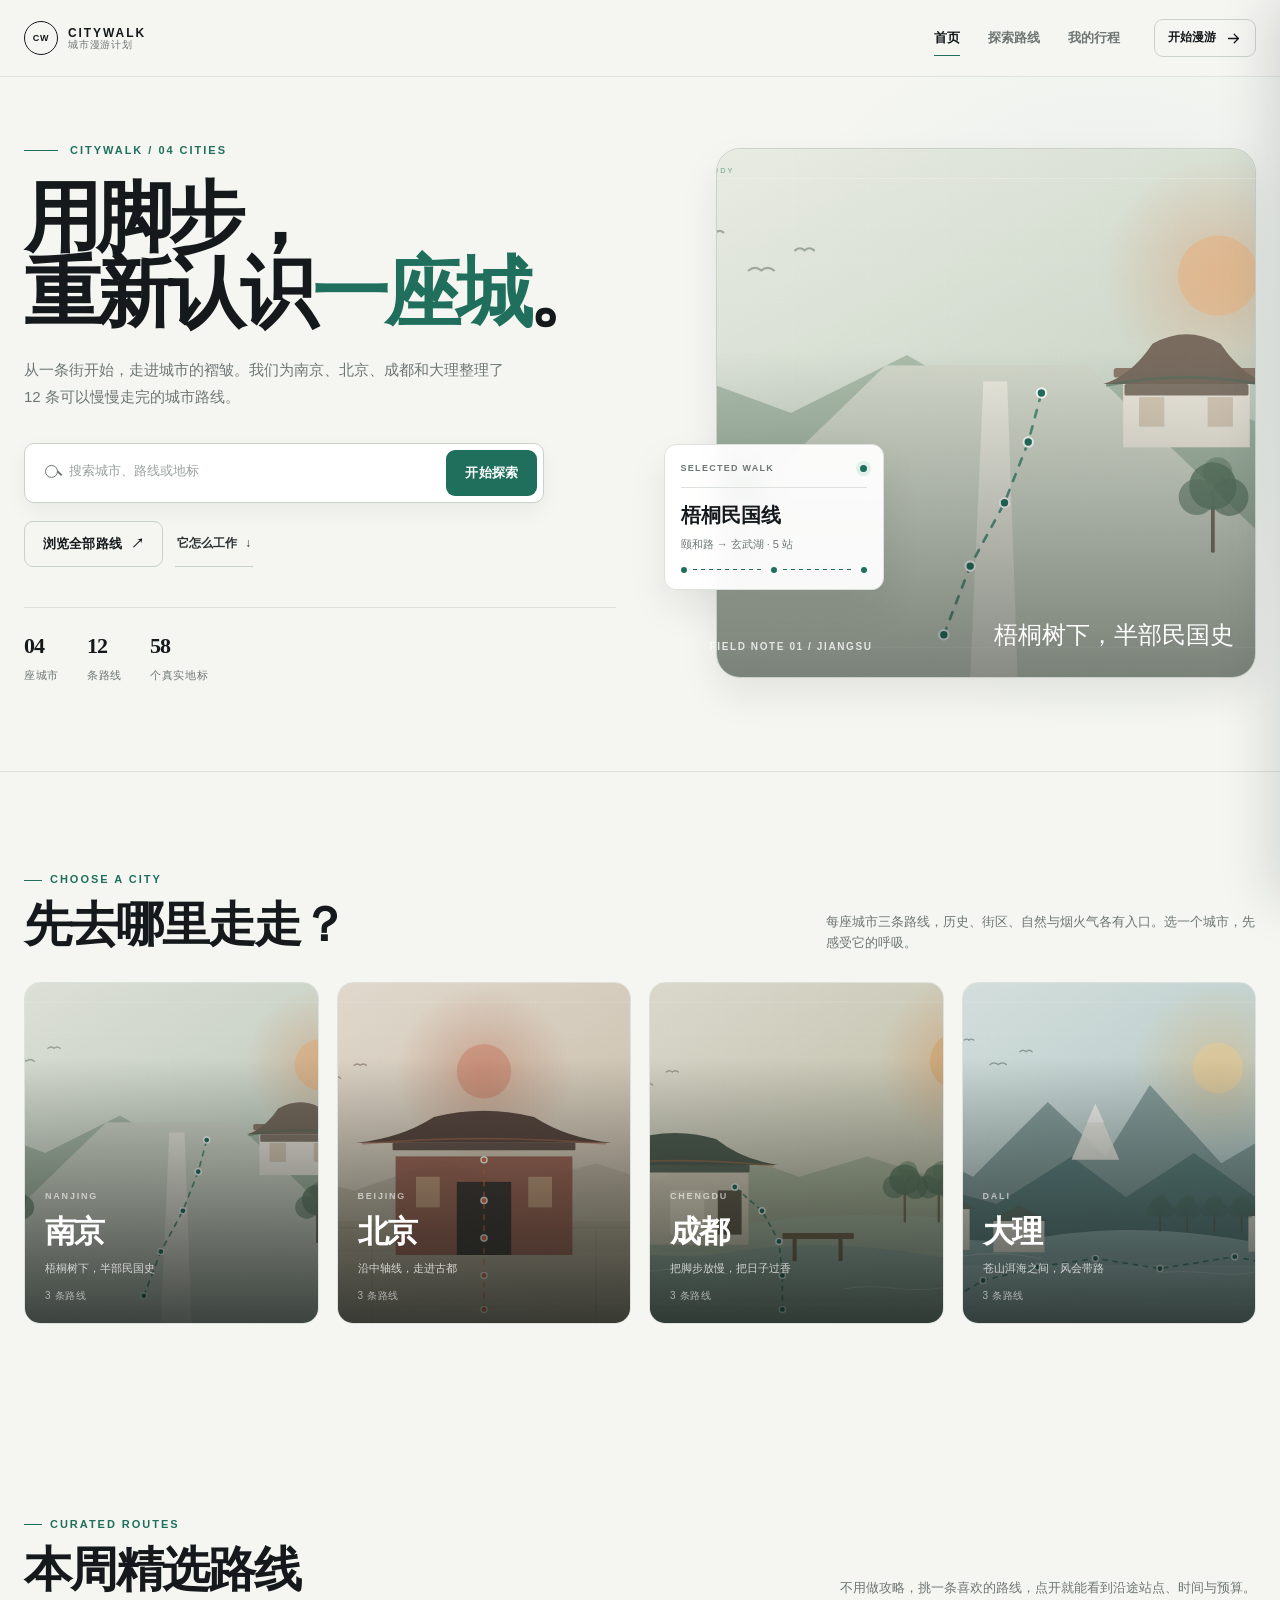
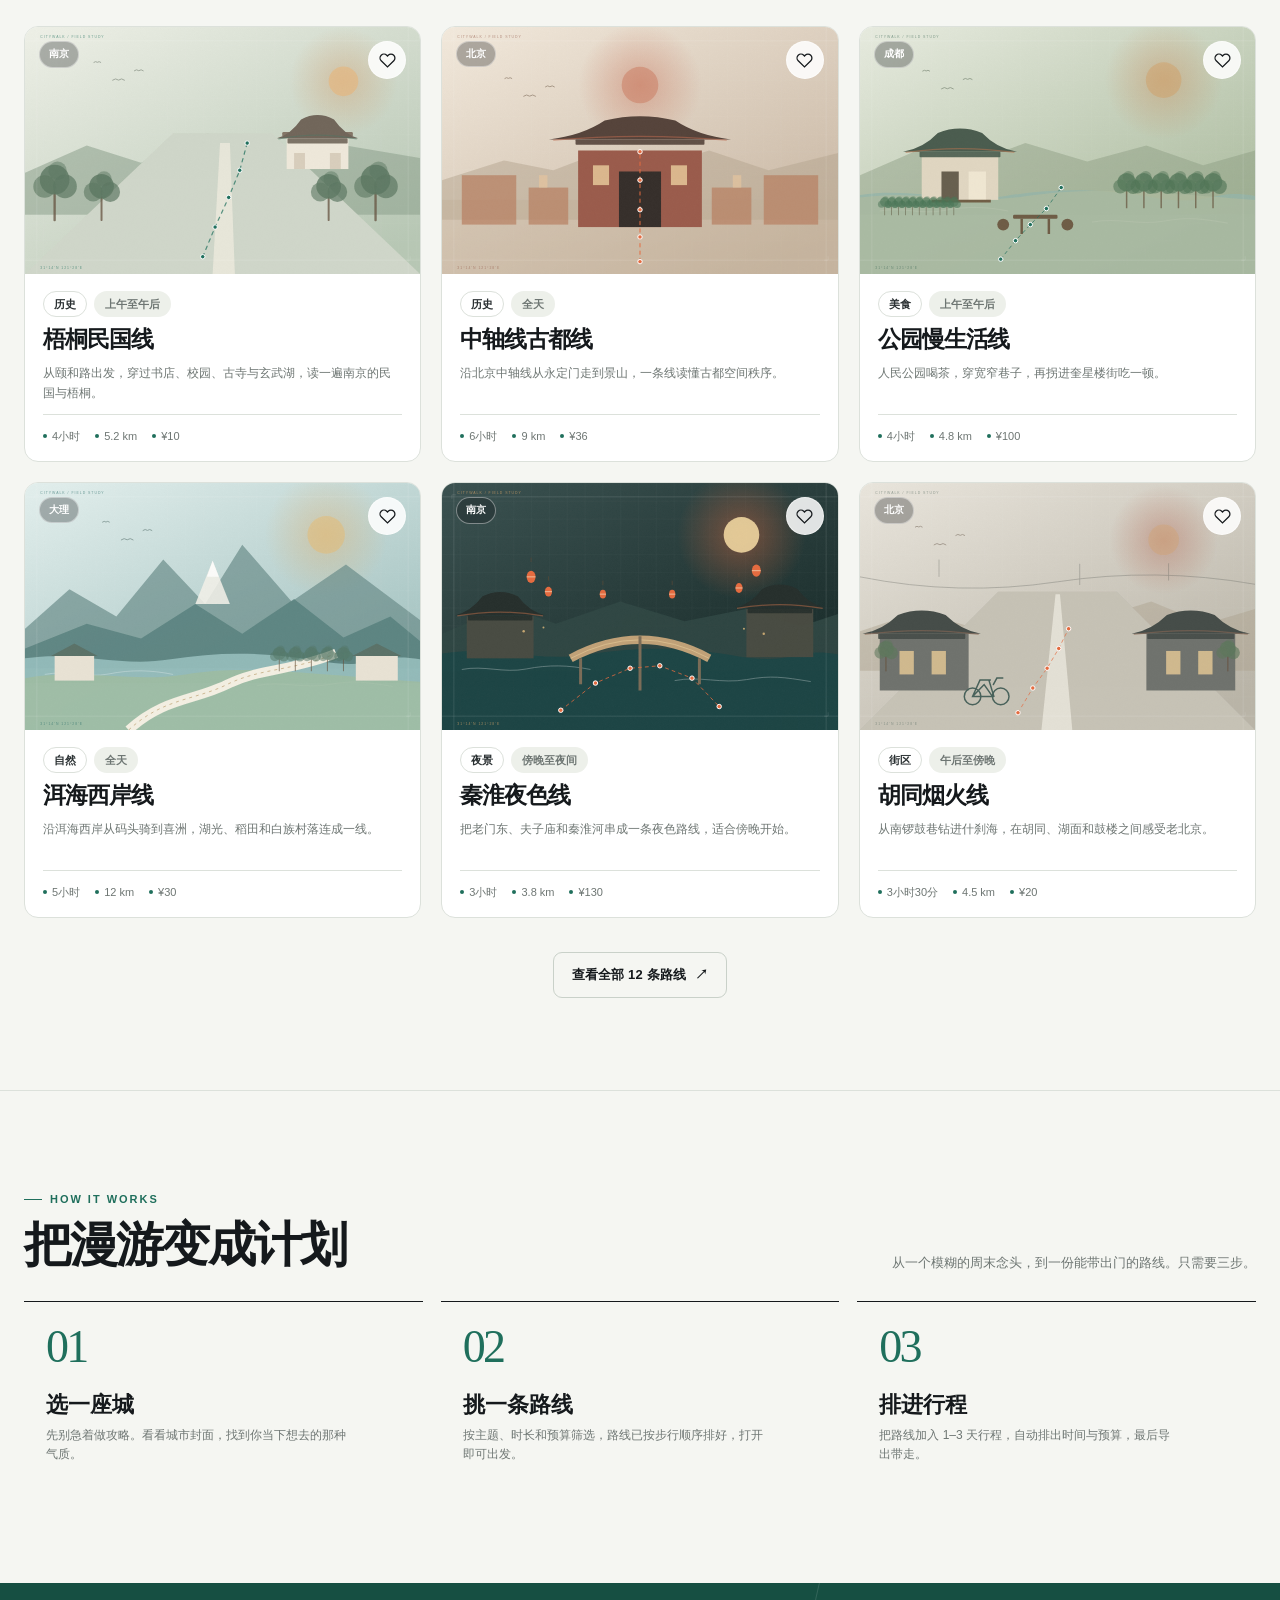
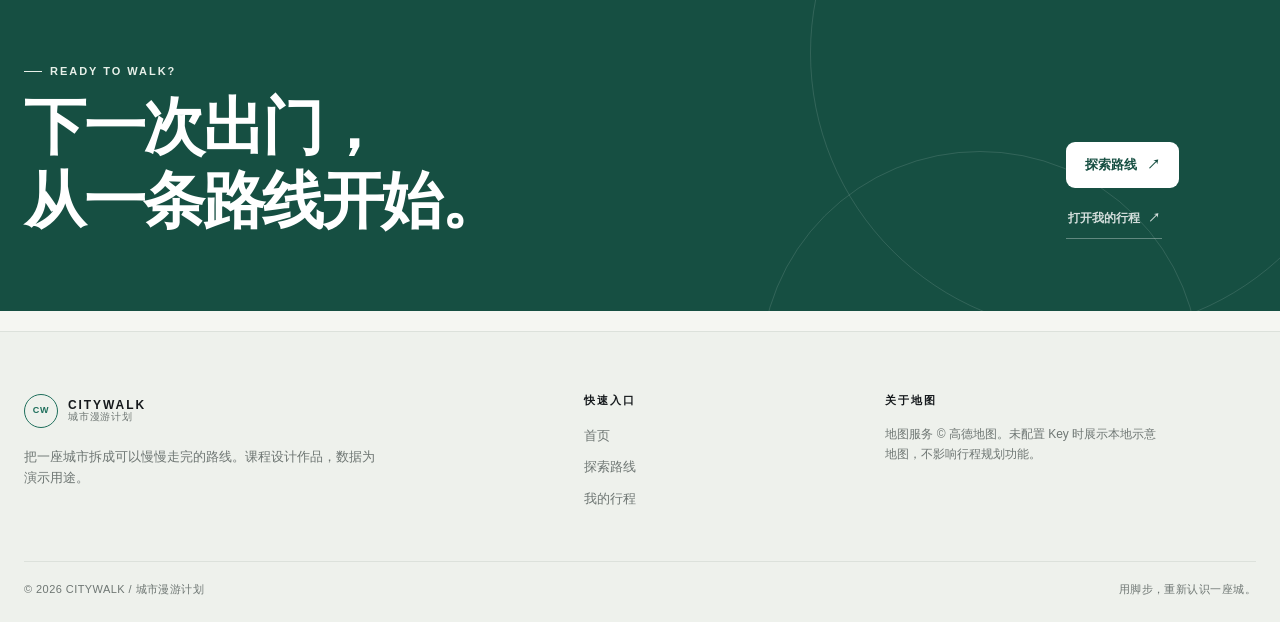
==== index.html @ 598516fc "v1---original 初始版本" ====
<!doctype html>
<html lang="zh-CN">
<head>
  <meta charset="utf-8">
  <meta name="viewport" content="width=device-width, initial-scale=1">
  <meta name="description" content="城市漫游计划：用脚步重新认识南京、北京、成都、大理。">
  <title>城市漫游计划 · 用脚步重新认识一座城</title>
  <link rel="stylesheet" href="css/base.css">
  <link rel="stylesheet" href="css/layout.css">
  <link rel="stylesheet" href="css/components.css">
  <link rel="stylesheet" href="css/pages.css">
</head>
<body class="page-home">
  <a class="skip-link" href="#main">跳到主要内容</a>
  <div id="site-header"></div>
  <main id="main">
    <section class="home-hero">
      <div class="container hero-grid">
        <div class="hero-copy">
          <div class="hero-kicker">CITYWALK / 04 CITIES</div>
          <h1 class="hero-title">用脚步，<br>重新认识<em>一座城</em>。</h1>
          <p class="hero-sub">从一条街开始，走进城市的褶皱。我们为南京、北京、成都和大理整理了 12 条可以慢慢走完的城市路线。</p>
          <form class="hero-search" id="home-search" role="search">
            <label>
              <span class="sr-only">搜索城市、路线或地标</span>
              <input id="home-search-input" name="q" type="search" autocomplete="off" placeholder="搜索城市、路线或地标">
            </label>
            <button class="btn btn--primary" type="submit">开始探索</button>
          </form>
          <div class="hero-actions">
            <a class="btn btn--outline" href="explore.html">浏览全部路线 <span aria-hidden="true">↗</span></a>
            <a class="text-link" href="#how-it-works">它怎么工作 <span aria-hidden="true">↓</span></a>
          </div>
          <div class="hero-stats" aria-label="项目数据">
            <div class="hero-stat"><strong>04</strong><span>座城市</span></div>
            <div class="hero-stat"><strong>12</strong><span>条路线</span></div>
            <div class="hero-stat"><strong>58</strong><span>个真实地标</span></div>
          </div>
        </div>
        <div class="hero-art">
          <div class="hero-art__image">
            <img id="hero-image" src="assets/images/cities/nanjing.svg" alt="南京城市漫游封面" fetchpriority="high">
          </div>
          <div class="hero-art__caption">
            <span>FIELD NOTE 01 / JIANGSU</span>
            <strong>梧桐树下，半部民国史</strong>
          </div>
          <div class="hero-map-card">
            <div class="hero-map-card__top"><span>SELECTED WALK</span><i></i></div>
            <strong>梧桐民国线</strong>
            <p>颐和路 → 玄武湖 · 5 站</p>
            <div class="hero-map-card__line"><i></i><span></span><i></i><span></span><i></i></div>
          </div>
        </div>
      </div>
    </section>

    <section class="section section--line" id="cities">
      <div class="container">
        <div class="section-heading">
          <div>
            <span class="eyebrow">CHOOSE A CITY</span>
            <h2>先去哪里走走？</h2>
          </div>
          <p>每座城市三条路线，历史、街区、自然与烟火气各有入口。选一个城市，先感受它的呼吸。</p>
        </div>
        <div class="city-grid" id="city-grid"></div>
      </div>
    </section>

    <section class="section">
      <div class="container">
        <div class="section-heading">
          <div>
            <span class="eyebrow">CURATED ROUTES</span>
            <h2>本周精选路线</h2>
          </div>
          <p>不用做攻略，挑一条喜欢的路线，点开就能看到沿途站点、时间与预算。</p>
        </div>
        <div class="route-grid" id="featured-routes"></div>
        <div class="section-end-link"><a class="btn btn--outline" href="explore.html">查看全部 12 条路线 <span aria-hidden="true">↗</span></a></div>
      </div>
    </section>

    <section class="section section--line" id="how-it-works">
      <div class="container">
        <div class="section-heading">
          <div>
            <span class="eyebrow">HOW IT WORKS</span>
            <h2>把漫游变成计划</h2>
          </div>
          <p>从一个模糊的周末念头，到一份能带出门的路线。只需要三步。</p>
        </div>
        <div class="how-grid">
          <article class="how-card">
            <span class="how-card__num">01</span>
            <h3>选一座城</h3>
            <p>先别急着做攻略。看看城市封面，找到你当下想去的那种气质。</p>
          </article>
          <article class="how-card">
            <span class="how-card__num">02</span>
            <h3>挑一条路线</h3>
            <p>按主题、时长和预算筛选，路线已按步行顺序排好，打开即可出发。</p>
          </article>
          <article class="how-card">
            <span class="how-card__num">03</span>
            <h3>排进行程</h3>
            <p>把路线加入 1–3 天行程，自动排出时间与预算，最后导出带走。</p>
          </article>
        </div>
      </div>
    </section>

    <section class="home-cta">
      <div class="container home-cta__inner">
        <div>
          <span class="eyebrow eyebrow--light">READY TO WALK?</span>
          <h2>下一次出门，<br>从一条路线开始。</h2>
        </div>
        <div class="home-cta__actions">
          <a class="btn btn--light" href="explore.html">探索路线 <span aria-hidden="true">↗</span></a>
          <a class="text-link text-link--light" href="planner.html">打开我的行程 <span aria-hidden="true">↗</span></a>
        </div>
      </div>
    </section>
  </main>
  <div id="site-footer"></div>
  <script defer src="js/data.js"></script>
  <script defer src="js/config.js"></script>
  <script defer src="js/storage.js"></script>
  <script defer src="js/ui.js"></script>
  <script defer src="js/map.js"></script>
  <script defer src="js/home.js"></script>
</body>
</html>
---- css/base.css ----
﻿:root {
  --bg: #f5f6f2;
  --surface: #ffffff;
  --surface-alt: #edf0ea;
  --surface-deep: #e4e9e2;
  --ink: #15191c;
  --ink-soft: #2a3032;
  --muted: #6e7673;
  --line: #dce1db;
  --line-strong: #c9d1c9;
  --accent: #1f6f5c;
  --accent-dark: #164f42;
  --accent-soft: #e3efea;
  --warm: #e56b3f;
  --warm-soft: #f9e8e0;
  --map-water: #dce8e5;
  --danger: #b84545;
  --shadow: 0 18px 38px rgba(21, 25, 28, 0.08);
  --shadow-soft: 0 8px 20px rgba(21, 25, 28, 0.05);
  --radius: 12px;
  --radius-lg: 20px;
  --max: 1280px;
  --header-h: 76px;
  --font-sans: "Noto Sans SC", "Microsoft YaHei", "PingFang SC", Arial, sans-serif;
  --font-serif: "Noto Serif SC", "Songti SC", "SimSun", Georgia, serif;
}

*,
*::before,
*::after {
  box-sizing: border-box;
}

html {
  scroll-behavior: smooth;
}

body {
  margin: 0;
  min-width: 320px;
  background: var(--bg);
  color: var(--ink);
  font-family: var(--font-sans);
  font-size: 15px;
  line-height: 1.65;
  -webkit-font-smoothing: antialiased;
  text-rendering: optimizeLegibility;
}

body.is-drawer-open,
body.is-modal-open {
  overflow: hidden;
}

button,
input,
select,
textarea {
  font: inherit;
  color: inherit;
}

button {
  cursor: pointer;
}

a {
  color: inherit;
  text-decoration: none;
}

img,
svg {
  display: block;
}

img {
  max-width: 100%;
}

h1,
h2,
h3,
h4,
p,
ol,
ul {
  margin: 0;
}

ol,
ul {
  padding: 0;
  list-style: none;
}

h1,
h2,
h3,
h4 {
  line-height: 1.2;
  font-weight: 650;
}

h1,
h2 {
  font-family: var(--font-serif);
  letter-spacing: -0.04em;
}

p {
  color: var(--muted);
}

::selection {
  background: var(--accent);
  color: #fff;
}

:focus-visible {
  outline: 2px solid var(--accent);
  outline-offset: 3px;
}

.container {
  width: min(var(--max), calc(100% - 48px));
  margin-inline: auto;
}

.section {
  padding: 92px 0;
}

.section--tight {
  padding: 64px 0;
}

.section--line {
  border-top: 1px solid var(--line);
}

.eyebrow {
  display: inline-flex;
  align-items: center;
  gap: 8px;
  color: var(--accent);
  font-size: 11px;
  font-weight: 750;
  letter-spacing: 0.18em;
  line-height: 1.2;
  text-transform: uppercase;
}

.eyebrow::before {
  width: 18px;
  height: 1px;
  background: currentColor;
  content: "";
}

.eyebrow--light {
  color: #e7f0e9;
}

.muted {
  color: var(--muted);
}

.tag {
  display: inline-flex;
  align-items: center;
  min-height: 26px;
  padding: 3px 10px;
  border: 1px solid var(--line);
  border-radius: 99px;
  background: transparent;
  color: var(--ink-soft);
  font-size: 11px;
  font-weight: 650;
  line-height: 1.2;
  white-space: nowrap;
}

.tag--soft {
  border-color: transparent;
  background: var(--surface-alt);
  color: var(--muted);
}

.tag-row {
  display: flex;
  flex-wrap: wrap;
  gap: 7px;
}

.btn {
  display: inline-flex;
  align-items: center;
  justify-content: center;
  gap: 9px;
  min-height: 46px;
  padding: 10px 18px;
  border: 1px solid transparent;
  border-radius: 9px;
  background: var(--accent);
  color: #fff;
  font-size: 13px;
  font-weight: 700;
  letter-spacing: 0.01em;
  transition: transform 180ms ease, background 180ms ease, border-color 180ms ease, color 180ms ease;
}

.btn:hover {
  background: var(--accent-dark);
  transform: translateY(-1px);
}

.btn svg {
  width: 17px;
  height: 17px;
  fill: none;
  stroke: currentColor;
  stroke-width: 1.8;
  stroke-linecap: round;
  stroke-linejoin: round;
}

.btn--primary {
  background: var(--accent);
  color: #fff;
}

.btn--outline {
  border-color: var(--line-strong);
  background: transparent;
  color: var(--ink);
}

.btn--outline:hover {
  border-color: var(--accent);
  background: var(--accent-soft);
  color: var(--accent-dark);
}

.btn--ghost {
  border-color: transparent;
  background: transparent;
  color: var(--muted);
}

.btn--ghost:hover {
  background: var(--surface-alt);
  color: var(--ink);
}

.btn--small {
  min-height: 38px;
  padding: 7px 13px;
  font-size: 12px;
}

.btn--wide {
  width: 100%;
}

.btn:disabled {
  cursor: not-allowed;
  opacity: 0.52;
  transform: none;
}

.favorite-button {
  display: inline-grid;
  position: absolute;
  top: 14px;
  right: 14px;
  z-index: 3;
  width: 38px;
  height: 38px;
  place-items: center;
  border: 1px solid rgba(255, 255, 255, 0.5);
  border-radius: 50%;
  background: rgba(255, 255, 255, 0.86);
  color: var(--ink);
  backdrop-filter: blur(8px);
  transition: transform 180ms ease, background 180ms ease, color 180ms ease;
}

.favorite-button:hover {
  transform: scale(1.05);
  background: #fff;
}

.favorite-button svg {
  width: 17px;
  height: 17px;
  fill: none;
  stroke: currentColor;
  stroke-width: 1.8;
}

.favorite-button.is-active {
  color: var(--warm);
  background: #fff;
}

.favorite-button.is-active svg {
  fill: currentColor;
}

.sr-only {
  position: absolute;
  width: 1px;
  height: 1px;
  padding: 0;
  margin: -1px;
  overflow: hidden;
  clip: rect(0, 0, 0, 0);
  white-space: nowrap;
  border: 0;
}

@media (prefers-reduced-motion: reduce) {
  html {
    scroll-behavior: auto;
  }
  *,
  *::before,
  *::after {
    animation-duration: 0.01ms !important;
    animation-iteration-count: 1 !important;
    transition-duration: 0.01ms !important;
  }
}

@media (max-width: 900px) {
  .container {
    width: min(var(--max), calc(100% - 36px));
  }
  .section {
    padding: 72px 0;
  }
}

@media (max-width: 640px) {
  body {
    font-size: 14px;
  }
  .container {
    width: min(var(--max), calc(100% - 28px));
  }
  .section {
    padding: 54px 0;
  }
  .eyebrow {
    font-size: 10px;
  }
}
---- css/layout.css ----
﻿.site-header {
  position: sticky;
  top: 0;
  z-index: 40;
  border-bottom: 1px solid rgba(220, 225, 219, 0.86);
  background: rgba(245, 246, 242, 0.9);
  backdrop-filter: blur(16px);
}

.site-header__inner {
  display: flex;
  align-items: center;
  gap: 34px;
  height: var(--header-h);
}

.brand {
  display: inline-flex;
  align-items: center;
  gap: 10px;
  flex: 0 0 auto;
}

.brand__mark {
  display: grid;
  width: 34px;
  height: 34px;
  place-items: center;
  border: 1px solid var(--ink);
  border-radius: 50%;
  color: var(--ink);
  font-size: 9px;
  font-weight: 800;
  letter-spacing: 0.08em;
}

.brand__text {
  display: grid;
  gap: 1px;
  line-height: 1;
}

.brand__text strong {
  font-size: 12px;
  font-weight: 800;
  letter-spacing: 0.16em;
}

.brand__text small {
  color: var(--muted);
  font-size: 10px;
  letter-spacing: 0.08em;
}

.primary-nav {
  display: flex;
  align-items: center;
  gap: 28px;
  margin-left: auto;
}

.primary-nav a {
  position: relative;
  display: inline-flex;
  align-items: center;
  gap: 6px;
  min-height: 38px;
  color: var(--muted);
  font-size: 13px;
  font-weight: 650;
  transition: color 160ms ease;
}

.primary-nav a::after {
  position: absolute;
  right: 0;
  bottom: 1px;
  left: 0;
  height: 1px;
  background: var(--accent);
  content: "";
  opacity: 0;
  transform: scaleX(0.4);
  transition: opacity 160ms ease, transform 160ms ease;
}

.primary-nav a:hover,
.primary-nav a.is-active {
  color: var(--ink);
}

.primary-nav a.is-active::after {
  opacity: 1;
  transform: scaleX(1);
}

.nav-count {
  display: inline-grid;
  min-width: 18px;
  height: 18px;
  place-items: center;
  padding: 0 5px;
  border-radius: 99px;
  background: var(--accent-soft);
  color: var(--accent-dark);
  font-size: 10px;
  font-weight: 750;
}

.nav-count.is-empty {
  display: none;
}

.menu-toggle {
  display: none;
  margin-left: auto;
  padding: 7px 11px;
  border: 1px solid var(--line-strong);
  border-radius: 7px;
  background: transparent;
  font-size: 12px;
  font-weight: 700;
}

.header-cta {
  flex: 0 0 auto;
}

.site-footer {
  margin-top: 20px;
  border-top: 1px solid var(--line);
  background: #eef1ec;
}

.footer-grid {
  display: grid;
  grid-template-columns: 1.35fr 0.65fr 1fr;
  gap: 60px;
  padding-top: 62px;
  padding-bottom: 52px;
}

.footer-brand p {
  max-width: 360px;
  margin-top: 18px;
  font-size: 13px;
}

.brand--footer .brand__mark {
  border-color: var(--accent);
  color: var(--accent);
}

.footer-links,
.footer-note {
  display: grid;
  align-content: start;
  gap: 10px;
}

.footer-links h2,
.footer-note h2 {
  margin-bottom: 8px;
  color: var(--ink);
  font-family: var(--font-sans);
  font-size: 11px;
  font-weight: 800;
  letter-spacing: 0.16em;
  text-transform: uppercase;
}

.footer-links a {
  width: fit-content;
  color: var(--muted);
  font-size: 13px;
}

.footer-links a:hover {
  color: var(--accent);
}

.footer-note p {
  max-width: 280px;
  font-size: 12px;
}

.footer-bottom {
  display: flex;
  justify-content: space-between;
  padding-top: 18px;
  padding-bottom: 24px;
  border-top: 1px solid var(--line);
  color: var(--muted);
  font-size: 11px;
  letter-spacing: 0.04em;
}

.home-hero {
  position: relative;
  overflow: hidden;
  padding: 64px 0 86px;
}

.home-hero::before {
  position: absolute;
  top: 0;
  right: 0;
  width: 44vw;
  height: 100%;
  background: radial-gradient(circle at 70% 42%, rgba(31, 111, 92, 0.08), transparent 65%);
  content: "";
  pointer-events: none;
}

.hero-grid {
  display: grid;
  grid-template-columns: minmax(0, 1.02fr) minmax(0, 0.98fr);
  gap: 72px;
  align-items: center;
}

.hero-copy {
  position: relative;
  z-index: 1;
}

.hero-kicker {
  display: flex;
  align-items: center;
  gap: 12px;
  margin-bottom: 22px;
  color: var(--accent);
  font-size: 11px;
  font-weight: 800;
  letter-spacing: 0.18em;
}

.hero-kicker::before {
  width: 34px;
  height: 1px;
  background: var(--accent);
  content: "";
}

.hero-title {
  max-width: 680px;
  font-size: clamp(48px, 6vw, 88px);
  line-height: 0.98;
  letter-spacing: -0.065em;
}

.hero-title em {
  color: var(--accent);
  font-style: normal;
}

.hero-sub {
  max-width: 490px;
  margin-top: 24px;
  font-size: 15px;
  line-height: 1.85;
}

.hero-search {
  display: flex;
  gap: 8px;
  max-width: 520px;
  margin-top: 32px;
  padding: 6px;
  border: 1px solid var(--line-strong);
  border-radius: 10px;
  background: var(--surface);
  box-shadow: var(--shadow-soft);
}

.hero-search label {
  position: relative;
  flex: 1;
}

.hero-search label::before {
  position: absolute;
  top: 50%;
  left: 14px;
  width: 13px;
  height: 13px;
  border: 1.5px solid var(--muted);
  border-radius: 50%;
  content: "";
  transform: translateY(-62%);
}

.hero-search label::after {
  position: absolute;
  top: 50%;
  left: 25px;
  width: 6px;
  height: 1.5px;
  background: var(--muted);
  content: "";
  transform: rotate(45deg) translateY(-1px);
}

.hero-search input {
  width: 100%;
  height: 40px;
  padding: 0 14px 0 38px;
  border: 0;
  outline: 0;
  background: transparent;
  font-size: 13px;
}

.hero-search input::placeholder {
  color: #9aa19d;
}

.hero-actions {
  display: flex;
  flex-wrap: wrap;
  gap: 12px;
  margin-top: 18px;
}

.hero-stats {
  display: flex;
  flex-wrap: wrap;
  gap: 28px;
  margin-top: 40px;
  padding-top: 20px;
  border-top: 1px solid var(--line);
}

.hero-stat {
  display: grid;
  gap: 2px;
}

.hero-stat strong {
  font-family: var(--font-serif);
  font-size: 22px;
  font-weight: 650;
  letter-spacing: -0.04em;
}

.hero-stat span {
  color: var(--muted);
  font-size: 11px;
  letter-spacing: 0.06em;
}

.hero-art {
  position: relative;
  min-height: 530px;
}

.hero-art__image {
  position: absolute;
  inset: 0 0 0 5%;
  overflow: hidden;
  border: 1px solid var(--line-strong);
  border-radius: 24px;
  background: var(--surface-alt);
  box-shadow: var(--shadow);
}

.hero-art__image img {
  width: 100%;
  height: 100%;
  object-fit: cover;
}

.hero-art__image::after {
  position: absolute;
  inset: 0;
  background: linear-gradient(180deg, transparent 38%, rgba(15, 26, 23, 0.45));
  content: "";
}

.hero-art__caption {
  position: absolute;
  right: 22px;
  bottom: 22px;
  left: 22px;
  z-index: 1;
  display: flex;
  align-items: end;
  justify-content: space-between;
  gap: 16px;
  color: #fff;
}

.hero-art__caption span {
  font-size: 10px;
  font-weight: 750;
  letter-spacing: 0.16em;
  opacity: 0.78;
}

.hero-art__caption strong {
  font-family: var(--font-serif);
  font-size: 24px;
  font-weight: 500;
}

.hero-map-card {
  position: absolute;
  bottom: 88px;
  left: -24px;
  z-index: 2;
  width: 220px;
  padding: 16px;
  border: 1px solid var(--line);
  border-radius: 12px;
  background: rgba(255, 255, 255, 0.94);
  box-shadow: var(--shadow);
  backdrop-filter: blur(10px);
}

.hero-map-card__top {
  display: flex;
  align-items: center;
  justify-content: space-between;
  padding-bottom: 11px;
  border-bottom: 1px solid var(--line);
}

.hero-map-card__top span {
  color: var(--muted);
  font-size: 9px;
  font-weight: 750;
  letter-spacing: 0.14em;
}

.hero-map-card__top i {
  width: 7px;
  height: 7px;
  border-radius: 50%;
  background: var(--accent);
  box-shadow: 0 0 0 4px var(--accent-soft);
}

.hero-map-card strong {
  display: block;
  margin-top: 11px;
  font-family: var(--font-serif);
  font-size: 20px;
  font-weight: 600;
}

.hero-map-card p {
  margin-top: 3px;
  font-size: 11px;
}

.hero-map-card__line {
  display: flex;
  align-items: center;
  gap: 6px;
  margin-top: 14px;
}

.hero-map-card__line i {
  width: 6px;
  height: 6px;
  border-radius: 50%;
  background: var(--accent);
}

.hero-map-card__line span {
  flex: 1;
  height: 1px;
  background: repeating-linear-gradient(90deg, var(--accent) 0 4px, transparent 4px 8px);
}

.section-heading {
  display: flex;
  align-items: end;
  justify-content: space-between;
  gap: 24px;
  margin-bottom: 28px;
}

.section-heading h2 {
  margin-top: 8px;
  font-size: clamp(30px, 4vw, 48px);
}

.section-heading p {
  max-width: 430px;
  font-size: 13px;
}

.section-heading--drawer {
  align-items: center;
  margin-top: 34px;
  margin-bottom: 12px;
}

.section-heading--drawer h3 {
  margin-top: 4px;
  font-family: var(--font-serif);
  font-size: 26px;
  font-weight: 600;
}

.section-heading--drawer .muted {
  font-size: 11px;
}

.city-grid {
  display: grid;
  grid-template-columns: repeat(4, minmax(0, 1fr));
  gap: 18px;
}

.route-grid {
  display: grid;
  grid-template-columns: repeat(3, minmax(0, 1fr));
  gap: 20px;
}

.how-grid {
  display: grid;
  grid-template-columns: repeat(3, minmax(0, 1fr));
  gap: 18px;
}

.page-hero {
  padding: 58px 0 42px;
  border-bottom: 1px solid var(--line);
}

.page-hero__inner {
  display: flex;
  align-items: end;
  justify-content: space-between;
  gap: 42px;
}

.page-title {
  margin-top: 10px;
  font-size: clamp(42px, 6vw, 74px);
}

.page-sub {
  max-width: 460px;
  margin-top: 16px;
  font-size: 14px;
}

.page-hero__aside {
  max-width: 300px;
  padding-left: 20px;
  border-left: 1px solid var(--line);
  color: var(--muted);
  font-size: 12px;
}

.page-hero__aside strong {
  display: block;
  margin-bottom: 4px;
  color: var(--ink);
  font-family: var(--font-serif);
  font-size: 28px;
  font-weight: 600;
}

.city-hero {
  position: relative;
  overflow: hidden;
  min-height: 480px;
  border-bottom: 1px solid var(--line);
}

.city-hero__bg {
  position: absolute;
  inset: 0;
}

.city-hero__bg img {
  width: 100%;
  height: 100%;
  object-fit: cover;
}

.city-hero__bg::after {
  position: absolute;
  inset: 0;
  background: linear-gradient(90deg, rgba(21, 25, 28, 0.78), rgba(21, 25, 28, 0.24) 58%, rgba(21, 25, 28, 0.06));
  content: "";
}

.city-hero__inner {
  position: relative;
  z-index: 1;
  display: flex;
  align-items: end;
  min-height: 480px;
  padding-top: 90px;
  padding-bottom: 52px;
}

.city-hero__copy {
  max-width: 620px;
  color: #fff;
}

.city-hero__latin {
  color: rgba(255, 255, 255, 0.66);
  font-size: 11px;
  font-weight: 750;
  letter-spacing: 0.24em;
}

.city-hero h1 {
  margin-top: 8px;
  font-size: clamp(64px, 10vw, 124px);
  line-height: 0.9;
  letter-spacing: -0.08em;
}

.city-hero__tagline {
  margin-top: 16px;
  color: #fff;
  font-family: var(--font-serif);
  font-size: 23px;
}

.city-hero__intro {
  max-width: 490px;
  margin-top: 12px;
  color: rgba(255, 255, 255, 0.72);
  font-size: 13px;
}

.city-hero__stats {
  display: flex;
  flex-wrap: wrap;
  gap: 28px;
  margin-top: 32px;
}

.city-hero__stats div {
  display: grid;
  gap: 2px;
}

.city-hero__stats strong {
  color: #fff;
  font-family: var(--font-serif);
  font-size: 22px;
  font-weight: 600;
}

.city-hero__stats span {
  color: rgba(255, 255, 255, 0.58);
  font-size: 10px;
  letter-spacing: 0.12em;
}

.city-layout {
  display: grid;
  grid-template-columns: minmax(0, 1.25fr) minmax(340px, 0.75fr);
  gap: 26px;
  align-items: start;
  padding-top: 44px;
  padding-bottom: 72px;
}

.city-map-panel {
  position: sticky;
  top: calc(var(--header-h) + 20px);
  padding: 12px;
  border: 1px solid var(--line);
  border-radius: var(--radius-lg);
  background: var(--surface);
  box-shadow: var(--shadow-soft);
}

.map-shell {
  position: relative;
  overflow: hidden;
  min-height: 470px;
  border-radius: 12px;
  background: var(--surface-alt);
}

.city-route-list {
  display: grid;
  gap: 12px;
}

.city-route-card {
  position: relative;
  display: grid;
  grid-template-columns: 138px minmax(0, 1fr);
  gap: 15px;
  padding: 10px;
  border: 1px solid var(--line);
  border-radius: 12px;
  background: var(--surface);
  transition: border-color 180ms ease, box-shadow 180ms ease, transform 180ms ease;
}

.city-route-card:hover,
.city-route-card.is-active {
  border-color: var(--accent);
  box-shadow: var(--shadow-soft);
  transform: translateY(-1px);
}

.city-route-card__media {
  position: relative;
  overflow: hidden;
  min-height: 116px;
  border-radius: 8px;
  background: var(--surface-alt);
}

.city-route-card__media img {
  width: 100%;
  height: 100%;
  object-fit: cover;
}

.city-route-card__body {
  display: grid;
  align-content: center;
  gap: 6px;
  padding: 4px 4px 4px 0;
}

.city-route-card h3 {
  font-family: var(--font-serif);
  font-size: 20px;
  font-weight: 600;
  letter-spacing: -0.03em;
}

.city-route-card p {
  display: -webkit-box;
  overflow: hidden;
  font-size: 12px;
  line-height: 1.6;
  -webkit-box-orient: vertical;
  -webkit-line-clamp: 2;
}

.city-route-card__meta {
  display: flex;
  flex-wrap: wrap;
  gap: 10px;
  color: var(--muted);
  font-size: 11px;
}

.city-route-card .favorite-button {
  top: 8px;
  right: 8px;
  width: 31px;
  height: 31px;
}

.planner-page {
  padding: 44px 0 78px;
}

.planner-header {
  display: flex;
  align-items: end;
  justify-content: space-between;
  gap: 32px;
  margin-bottom: 28px;
}

.planner-header h1 {
  margin-top: 8px;
  font-size: clamp(40px, 5vw, 62px);
}

.planner-header p {
  max-width: 430px;
  margin-top: 10px;
  font-size: 13px;
}

.planner-controls {
  display: flex;
  flex-wrap: wrap;
  gap: 10px;
  align-items: end;
}

.control {
  display: grid;
  gap: 5px;
}

.control span {
  color: var(--muted);
  font-size: 10px;
  font-weight: 700;
  letter-spacing: 0.08em;
}

.control input,
.control select {
  height: 40px;
  padding: 0 11px;
  border: 1px solid var(--line-strong);
  border-radius: 7px;
  outline: 0;
  background: var(--surface);
  font-size: 12px;
}

.control input:focus,
.control select:focus {
  border-color: var(--accent);
  box-shadow: 0 0 0 3px var(--accent-soft);
}

.planner-layout {
  display: grid;
  grid-template-columns: minmax(0, 1fr) 350px;
  gap: 24px;
  align-items: start;
}

.planner-main {
  display: grid;
  gap: 18px;
  min-width: 0;
}

.planner-sidebar {
  position: sticky;
  top: calc(var(--header-h) + 20px);
  display: grid;
  gap: 16px;
}

.day-tabs {
  display: flex;
  gap: 7px;
  overflow-x: auto;
  padding-bottom: 2px;
  scrollbar-width: thin;
}

.day-tab {
  display: grid;
  flex: 0 0 auto;
  gap: 1px;
  min-width: 124px;
  padding: 9px 13px;
  border: 1px solid var(--line);
  border-radius: 9px;
  background: var(--surface);
  text-align: left;
}

.day-tab strong {
  font-size: 12px;
}

.day-tab span {
  color: var(--muted);
  font-size: 10px;
}

.day-tab.is-active {
  border-color: var(--accent);
  background: var(--accent-soft);
  color: var(--accent-dark);
}

.day-tab.is-active span {
  color: var(--accent);
}

.day-schedule {
  display: grid;
  gap: 10px;
}

.planner-map {
  min-height: 250px;
}

.planner-map .map-shell {
  min-height: 250px;
}

@media (max-width: 1200px) {
  .hero-grid {
    gap: 42px;
  }
  .city-grid {
    grid-template-columns: repeat(2, minmax(0, 1fr));
  }
  .route-grid {
    grid-template-columns: repeat(2, minmax(0, 1fr));
  }
  .city-layout {
    grid-template-columns: minmax(0, 1.1fr) minmax(320px, 0.9fr);
  }
}

@media (max-width: 900px) {
  .site-header__inner {
    gap: 18px;
  }
  .primary-nav {
    position: absolute;
    top: calc(100% + 1px);
    right: 18px;
    left: 18px;
    display: none;
    flex-direction: column;
    align-items: stretch;
    gap: 0;
    padding: 10px;
    border: 1px solid var(--line);
    border-radius: 12px;
    background: var(--surface);
    box-shadow: var(--shadow);
  }
  .primary-nav.is-open {
    display: flex;
  }
  .primary-nav a {
    padding: 10px 12px;
  }
  .primary-nav a::after {
    display: none;
  }
  .menu-toggle {
    display: inline-flex;
  }
  .header-cta {
    display: none;
  }
  .hero-grid {
    grid-template-columns: 1fr;
  }
  .hero-art {
    min-height: 430px;
  }
  .hero-art__image {
    inset: 0;
  }
  .hero-map-card {
    left: 18px;
  }
  .page-hero__inner {
    display: grid;
    gap: 24px;
  }
  .page-hero__aside {
    max-width: none;
    padding-top: 16px;
    padding-left: 0;
    border-top: 1px solid var(--line);
    border-left: 0;
  }
  .city-layout {
    grid-template-columns: 1fr;
  }
  .city-map-panel {
    position: relative;
    top: auto;
    order: -1;
  }
  .planner-header {
    display: grid;
    gap: 20px;
  }
  .planner-layout {
    grid-template-columns: 1fr;
  }
  .planner-sidebar {
    position: static;
  }
  .footer-grid {
    grid-template-columns: 1fr 1fr;
    gap: 34px;
  }
  .footer-brand {
    grid-column: 1 / -1;
  }
}

@media (max-width: 640px) {
  .home-hero {
    padding: 38px 0 58px;
  }
  .hero-title {
    font-size: clamp(44px, 15vw, 64px);
  }
  .hero-sub {
    font-size: 14px;
  }
  .hero-search {
    display: grid;
  }
  .hero-search .btn {
    width: 100%;
  }
  .hero-stats {
    gap: 18px;
  }
  .hero-art {
    min-height: 340px;
  }
  .hero-map-card {
    bottom: 18px;
    left: 14px;
    width: 186px;
    padding: 12px;
  }
  .hero-map-card strong {
    font-size: 17px;
  }
  .city-grid,
  .route-grid,
  .how-grid {
    grid-template-columns: 1fr;
  }
  .section-heading {
    display: grid;
    gap: 10px;
  }
  .section-heading h2 {
    font-size: 34px;
  }
  .page-hero {
    padding-top: 38px;
  }
  .page-title {
    font-size: 42px;
  }
  .city-hero,
  .city-hero__inner {
    min-height: 420px;
  }
  .city-hero h1 {
    font-size: 68px;
  }
  .city-hero__tagline {
    font-size: 19px;
  }
  .city-route-card {
    grid-template-columns: 105px minmax(0, 1fr);
  }
  .city-route-card__media {
    min-height: 96px;
  }
  .city-route-card h3 {
    font-size: 17px;
  }
  .map-shell {
    min-height: 330px;
  }
  .planner-page {
    padding-top: 30px;
  }
  .planner-header h1 {
    font-size: 38px;
  }
  .planner-controls {
    display: grid;
    grid-template-columns: 1fr 1fr;
  }
  .planner-controls .btn {
    grid-column: 1 / -1;
  }
  .footer-grid {
    grid-template-columns: 1fr;
    gap: 28px;
  }
  .footer-brand {
    grid-column: auto;
  }
  .footer-bottom {
    display: grid;
    gap: 5px;
  }
}
---- css/components.css ----
﻿.city-card {
  position: relative;
  display: block;
  overflow: hidden;
  min-height: 342px;
  border: 1px solid var(--line);
  border-radius: 16px;
  background: var(--surface-alt);
  isolation: isolate;
}

.city-card img {
  position: absolute;
  inset: 0;
  width: 100%;
  height: 100%;
  object-fit: cover;
  transition: transform 700ms cubic-bezier(0.2, 0.7, 0.2, 1);
}

.city-card__shade {
  position: absolute;
  inset: 0;
  z-index: 1;
  background: linear-gradient(180deg, rgba(14, 20, 18, 0.05) 22%, rgba(14, 20, 18, 0.76));
  transition: opacity 240ms ease;
}

.city-card:hover img {
  transform: scale(1.045);
}

.city-card:hover .city-card__shade {
  opacity: 0.9;
}

.city-card__content {
  position: absolute;
  right: 20px;
  bottom: 18px;
  left: 20px;
  z-index: 2;
  display: grid;
  gap: 2px;
  color: #fff;
}

.city-card__latin {
  color: rgba(255, 255, 255, 0.6);
  font-size: 9px;
  font-weight: 750;
  letter-spacing: 0.2em;
}

.city-card__content strong {
  font-family: var(--font-serif);
  font-size: 31px;
  font-weight: 600;
  letter-spacing: -0.05em;
}

.city-card__content > span:not(.city-card__latin) {
  color: rgba(255, 255, 255, 0.75);
  font-size: 11px;
}

.city-card__content em {
  margin-top: 9px;
  color: rgba(255, 255, 255, 0.58);
  font-size: 10px;
  font-style: normal;
  letter-spacing: 0.06em;
}

.city-card__arrow {
  position: absolute;
  top: 16px;
  right: 16px;
  z-index: 2;
  display: grid;
  width: 32px;
  height: 32px;
  place-items: center;
  border: 1px solid rgba(255, 255, 255, 0.4);
  border-radius: 50%;
  color: #fff;
  opacity: 0;
  transform: translateY(-3px);
  transition: opacity 200ms ease, transform 200ms ease;
}

.city-card:hover .city-card__arrow {
  opacity: 1;
  transform: translateY(0);
}

.city-card__arrow svg {
  width: 14px;
  height: 14px;
  fill: none;
  stroke: currentColor;
  stroke-width: 1.8;
}

.route-card {
  position: relative;
  display: flex;
  flex-direction: column;
  overflow: hidden;
  border: 1px solid var(--line);
  border-radius: 14px;
  background: var(--surface);
  transition: transform 200ms ease, border-color 200ms ease, box-shadow 200ms ease;
}

.route-card:hover {
  border-color: var(--line-strong);
  box-shadow: var(--shadow-soft);
  transform: translateY(-3px);
}

.route-card__media {
  position: relative;
  aspect-ratio: 16 / 10;
  overflow: hidden;
  background: var(--surface-alt);
}

.route-card__media img {
  width: 100%;
  height: 100%;
  object-fit: cover;
  transition: transform 700ms cubic-bezier(0.2, 0.7, 0.2, 1);
}

.route-card:hover .route-card__media img {
  transform: scale(1.035);
}

.route-card__city {
  position: absolute;
  top: 14px;
  left: 14px;
  z-index: 2;
  padding: 4px 9px;
  border: 1px solid rgba(255, 255, 255, 0.4);
  border-radius: 99px;
  background: rgba(21, 25, 28, 0.3);
  color: #fff;
  font-size: 10px;
  font-weight: 700;
  backdrop-filter: blur(8px);
}

.route-card__body {
  display: grid;
  flex: 1;
  gap: 9px;
  padding: 17px 18px 16px;
}

.route-card h3 {
  font-family: var(--font-serif);
  font-size: 23px;
  font-weight: 600;
  letter-spacing: -0.045em;
}

.route-card p {
  display: -webkit-box;
  overflow: hidden;
  min-height: 42px;
  font-size: 12px;
  line-height: 1.7;
  -webkit-box-orient: vertical;
  -webkit-line-clamp: 2;
}

.route-card__meta {
  display: flex;
  gap: 15px;
  margin-top: auto;
  padding-top: 12px;
  border-top: 1px solid var(--line);
  color: var(--muted);
  font-size: 11px;
}

.route-card__meta span {
  display: inline-flex;
  align-items: center;
  gap: 5px;
}

.route-card__meta span::before {
  width: 4px;
  height: 4px;
  border-radius: 50%;
  background: var(--accent);
  content: "";
}

.route-card__hit {
  position: absolute;
  inset: 0;
  z-index: 1;
  border: 0;
  background: transparent;
  cursor: pointer;
}

.route-card--compact .route-card__media {
  aspect-ratio: 16 / 8;
}

.route-card--compact h3 {
  font-size: 20px;
}

.how-card {
  min-height: 190px;
  padding: 22px 22px 20px;
  border-top: 1px solid var(--ink);
  background: transparent;
}

.how-card__num {
  color: var(--accent);
  font-family: var(--font-serif);
  font-size: 46px;
  line-height: 1;
  letter-spacing: -0.06em;
}

.how-card h3 {
  margin-top: 22px;
  font-family: var(--font-serif);
  font-size: 22px;
  font-weight: 600;
}

.how-card p {
  max-width: 300px;
  margin-top: 7px;
  font-size: 12px;
}

.filter-panel {
  display: grid;
  gap: 16px;
  padding: 18px;
  border: 1px solid var(--line);
  border-radius: 14px;
  background: var(--surface);
  box-shadow: var(--shadow-soft);
}

.filter-top {
  display: grid;
  grid-template-columns: minmax(0, 1fr) auto;
  gap: 14px;
  align-items: end;
}

.filter-search {
  display: grid;
  gap: 6px;
}

.filter-search span,
.filter-group > span {
  color: var(--muted);
  font-size: 10px;
  font-weight: 700;
  letter-spacing: 0.08em;
}

.filter-search input,
.sort-control select {
  height: 42px;
  padding: 0 12px;
  border: 1px solid var(--line-strong);
  border-radius: 7px;
  outline: 0;
  background: var(--bg);
  font-size: 12px;
}

.filter-search input:focus,
.sort-control select:focus {
  border-color: var(--accent);
  box-shadow: 0 0 0 3px var(--accent-soft);
}

.filter-row {
  display: grid;
  gap: 11px;
}

.filter-group {
  display: grid;
  gap: 7px;
}

.chip-row {
  display: flex;
  flex-wrap: wrap;
  gap: 6px;
}

.chip {
  min-height: 29px;
  padding: 4px 11px;
  border: 1px solid var(--line);
  border-radius: 99px;
  background: transparent;
  color: var(--muted);
  font-size: 11px;
  font-weight: 650;
  transition: border-color 160ms ease, background 160ms ease, color 160ms ease;
}

.chip:hover {
  border-color: var(--line-strong);
  color: var(--ink);
}

.chip.is-active {
  border-color: var(--accent);
  background: var(--accent-soft);
  color: var(--accent-dark);
}

.results-bar {
  display: flex;
  align-items: center;
  justify-content: space-between;
  gap: 20px;
  padding: 22px 0 14px;
}

.results-bar p {
  font-size: 12px;
}

.results-bar strong {
  color: var(--ink);
  font-family: var(--font-serif);
  font-size: 22px;
  font-weight: 600;
}

.reset-filters {
  border: 0;
  background: transparent;
  color: var(--accent);
  font-size: 11px;
  font-weight: 700;
}

.reset-filters:hover {
  text-decoration: underline;
}

.empty-state {
  display: grid;
  place-items: center;
  min-height: 280px;
  padding: 40px 24px;
  border: 1px dashed var(--line-strong);
  border-radius: 14px;
  background: rgba(255, 255, 255, 0.42);
  text-align: center;
}

.empty-state__icon {
  display: grid;
  width: 52px;
  height: 52px;
  place-items: center;
  margin-bottom: 15px;
  border: 1px solid var(--line);
  border-radius: 50%;
  color: var(--accent);
}

.empty-state__icon svg {
  width: 21px;
  height: 21px;
  fill: none;
  stroke: currentColor;
  stroke-width: 1.7;
}

.empty-state h2 {
  font-size: 27px;
}

.empty-state p {
  max-width: 370px;
  margin-top: 8px;
  font-size: 12px;
}

.empty-state .btn {
  margin-top: 20px;
}

.drawer-backdrop {
  position: fixed;
  inset: 0;
  z-index: 55;
  background: rgba(15, 20, 18, 0.38);
  opacity: 0;
  transition: opacity 220ms ease;
}

.drawer-backdrop.is-visible {
  opacity: 1;
}

.drawer-backdrop[hidden],
.modal-backdrop[hidden] {
  display: none;
}

.route-drawer {
  position: fixed;
  top: 0;
  right: 0;
  z-index: 60;
  width: min(480px, 100%);
  height: 100dvh;
  overflow-y: auto;
  background: var(--surface);
  box-shadow: -20px 0 50px rgba(21, 25, 28, 0.14);
  transform: translateX(102%);
  transition: transform 280ms cubic-bezier(0.2, 0.75, 0.2, 1);
}

.route-drawer.is-open {
  transform: translateX(0);
}

.drawer-close {
  position: absolute;
  top: 14px;
  right: 14px;
  z-index: 5;
  display: grid;
  width: 38px;
  height: 38px;
  place-items: center;
  border: 1px solid rgba(255, 255, 255, 0.44);
  border-radius: 50%;
  background: rgba(21, 25, 28, 0.3);
  color: #fff;
  font-size: 22px;
  line-height: 1;
  backdrop-filter: blur(8px);
}

.drawer-content {
  min-height: 100%;
}

.drawer-panel__cover {
  position: relative;
  min-height: 284px;
  overflow: hidden;
  background: var(--surface-alt);
}

.drawer-panel__cover img {
  position: absolute;
  inset: 0;
  width: 100%;
  height: 100%;
  object-fit: cover;
}

.drawer-panel__shade {
  position: absolute;
  inset: 0;
  background: linear-gradient(180deg, rgba(15, 20, 18, 0.06), rgba(15, 20, 18, 0.74));
}

.drawer-panel__cover-copy {
  position: absolute;
  right: 24px;
  bottom: 22px;
  left: 24px;
  color: #fff;
}

.drawer-panel__cover-copy h2 {
  margin-top: 9px;
  font-size: 36px;
  letter-spacing: -0.055em;
}

.drawer-panel__cover-copy p {
  max-width: 390px;
  margin-top: 8px;
  color: rgba(255, 255, 255, 0.74);
  font-size: 12px;
}

.drawer-panel__body {
  padding: 20px 24px 32px;
}

.drawer-stats {
  display: grid;
  grid-template-columns: 1fr 1fr;
  border-top: 1px solid var(--line);
  border-left: 1px solid var(--line);
}

.drawer-stats > div {
  display: grid;
  gap: 2px;
  padding: 12px 13px;
  border-right: 1px solid var(--line);
  border-bottom: 1px solid var(--line);
}

.drawer-stats span {
  color: var(--muted);
  font-size: 9px;
  font-weight: 700;
  letter-spacing: 0.08em;
}

.drawer-stats strong {
  font-family: var(--font-serif);
  font-size: 18px;
  font-weight: 600;
}

.stop-list {
  display: grid;
  gap: 0;
}

.stop-row {
  position: relative;
  display: grid;
  grid-template-columns: 32px minmax(0, 1fr);
  gap: 12px;
  padding: 14px 0;
}

.stop-row::before {
  position: absolute;
  top: 30px;
  bottom: -14px;
  left: 15px;
  width: 1px;
  background: var(--line);
  content: "";
}

.stop-row:last-child::before {
  display: none;
}

.stop-row__index {
  display: grid;
  position: relative;
  z-index: 1;
  width: 31px;
  height: 31px;
  place-items: center;
  border: 1px solid var(--accent);
  border-radius: 50%;
  background: var(--surface);
  color: var(--accent);
  font-size: 9px;
  font-weight: 750;
}

.stop-row__body {
  display: grid;
  gap: 4px;
  padding-bottom: 2px;
}

.stop-row__head {
  display: flex;
  align-items: center;
  justify-content: space-between;
  gap: 10px;
}

.stop-row__head h4 {
  font-family: var(--font-serif);
  font-size: 18px;
  font-weight: 600;
}

.stop-row p {
  font-size: 11px;
  line-height: 1.65;
}

.stop-row__meta {
  display: flex;
  gap: 14px;
  color: var(--muted);
  font-size: 10px;
}

.drawer-actions {
  position: sticky;
  bottom: 0;
  display: grid;
  gap: 8px;
  margin-top: 12px;
  padding: 17px 0 2px;
  background: linear-gradient(transparent, var(--surface) 22%);
}

.drawer-day {
  display: grid;
  gap: 4px;
}

.drawer-day span {
  color: var(--muted);
  font-size: 10px;
  font-weight: 700;
}

.drawer-day select {
  height: 40px;
  padding: 0 10px;
  border: 1px solid var(--line-strong);
  border-radius: 7px;
  background: var(--surface);
  font-size: 12px;
}

.drawer-actions .btn--ghost {
  border: 1px solid var(--line);
}

.drawer-actions .btn--ghost.is-active {
  border-color: var(--warm);
  color: var(--warm);
  background: var(--warm-soft);
}

.drawer-warning {
  color: var(--warm);
  font-size: 10px;
  text-align: center;
}

.map-shell > .map-fallback,
.map-shell > .map-placeholder,
.map-shell > .map-loading,
.map-shell > .amap-container {
  position: absolute;
  inset: 0;
}

.map-fallback {
  overflow: hidden;
  background: var(--surface-alt);
}

.map-fallback svg {
  width: 100%;
  height: 100%;
}

.fallback-marker__halo {
  fill: rgba(31, 111, 92, 0.15);
}

.fallback-marker__dot {
  fill: var(--accent);
  stroke: #fff;
  stroke-width: 3;
}

.fallback-marker text {
  fill: #fff;
  font-family: var(--font-sans);
  font-size: 13px;
  font-weight: 750;
}

.fallback-marker__label {
  fill: var(--ink) !important;
  font-size: 12px !important;
  font-weight: 600 !important;
}

.map-fallback__badge {
  display: inline-flex;
  position: absolute;
  top: 13px;
  left: 13px;
  align-items: center;
  gap: 7px;
  padding: 6px 10px;
  border: 1px solid var(--line);
  border-radius: 99px;
  background: rgba(255, 255, 255, 0.88);
  color: var(--muted);
  font-size: 10px;
  backdrop-filter: blur(8px);
}

.map-fallback__pulse {
  width: 6px;
  height: 6px;
  border-radius: 50%;
  background: var(--accent);
  box-shadow: 0 0 0 4px var(--accent-soft);
}

.map-fallback__scale {
  display: flex;
  position: absolute;
  right: 14px;
  bottom: 12px;
  align-items: center;
  gap: 5px;
  color: var(--muted);
  font-size: 9px;
}

.map-fallback__scale i {
  width: 34px;
  height: 6px;
  border-right: 1px solid var(--muted);
  border-bottom: 1px solid var(--muted);
  border-left: 1px solid var(--muted);
}

.map-placeholder {
  display: grid;
  place-content: center;
  place-items: center;
  padding: 30px;
  text-align: center;
}

.map-placeholder__cross {
  display: grid;
  width: 44px;
  height: 44px;
  place-items: center;
  margin-bottom: 12px;
  border: 1px solid var(--line-strong);
  border-radius: 50%;
  color: var(--accent);
  font-size: 23px;
}

.map-placeholder strong {
  font-family: var(--font-serif);
  font-size: 20px;
  font-weight: 600;
}

.map-placeholder p {
  margin-top: 4px;
  font-size: 11px;
}

.map-loading {
  display: grid;
  place-content: center;
  place-items: center;
  gap: 4px;
  background: var(--surface-alt);
}

.map-loading span {
  display: inline-block;
  width: 7px;
  height: 7px;
  margin: 0 2px;
  border-radius: 50%;
  background: var(--accent);
  animation: map-pulse 1.1s infinite ease-in-out;
}

.map-loading span:nth-child(2) {
  animation-delay: 0.14s;
}

.map-loading span:nth-child(3) {
  animation-delay: 0.28s;
}

.map-loading p {
  margin-top: 8px;
  font-size: 10px;
}

@keyframes map-pulse {
  0%, 80%, 100% { opacity: 0.3; transform: translateY(0); }
  40% { opacity: 1; transform: translateY(-4px); }
}

.amap-marker {
  display: grid;
  width: 32px;
  height: 32px;
  place-items: center;
  border: 3px solid #fff;
  border-radius: 50%;
  background: var(--accent);
  box-shadow: 0 4px 12px rgba(21, 25, 28, 0.24);
  color: #fff;
  font-size: 11px;
  font-weight: 750;
}

.amap-info {
  max-width: 230px;
  padding: 12px 14px;
  font-family: var(--font-sans);
}

.amap-info strong {
  display: block;
  color: var(--ink);
  font-size: 14px;
}

.amap-info p {
  margin-top: 5px;
  color: var(--muted);
  font-size: 11px;
  line-height: 1.6;
}

.amap-info span {
  display: block;
  margin-top: 7px;
  color: var(--accent);
  font-size: 10px;
}

.plan-item {
  display: grid;
  grid-template-columns: 26px minmax(0, 1fr) auto;
  gap: 12px;
  align-items: center;
  padding: 13px 14px;
  border: 1px solid var(--line);
  border-radius: 10px;
  background: var(--surface);
  transition: border-color 160ms ease, box-shadow 160ms ease, opacity 160ms ease;
}

.plan-item:hover {
  border-color: var(--line-strong);
  box-shadow: var(--shadow-soft);
}

.plan-item.is-dragging {
  opacity: 0.4;
}

.plan-item.is-drag-over {
  border-color: var(--accent);
  border-style: dashed;
}

.drag-handle {
  display: grid;
  width: 26px;
  height: 36px;
  place-items: center;
  border: 0;
  border-radius: 5px;
  background: transparent;
  color: var(--muted);
  cursor: grab;
  font-size: 18px;
  line-height: 1;
  letter-spacing: -0.1em;
}

.drag-handle:active {
  cursor: grabbing;
}

.plan-item__body {
  display: grid;
  min-width: 0;
  gap: 3px;
}

.plan-item__head {
  display: flex;
  align-items: center;
  flex-wrap: wrap;
  gap: 8px;
}

.plan-item__time {
  color: var(--accent);
  font-size: 10px;
  font-weight: 750;
  letter-spacing: 0.06em;
}

.plan-item__head h3 {
  font-family: var(--font-serif);
  font-size: 18px;
  font-weight: 600;
}

.plan-item p {
  overflow: hidden;
  color: var(--muted);
  font-size: 11px;
  text-overflow: ellipsis;
  white-space: nowrap;
}

.plan-item__meta {
  display: flex;
  gap: 12px;
  color: var(--muted);
  font-size: 10px;
}

.plan-item__actions {
  display: flex;
  align-items: center;
  gap: 3px;
}

.plan-item__actions button,
.plan-item__actions select {
  height: 28px;
  border: 1px solid var(--line);
  border-radius: 5px;
  background: var(--surface);
  color: var(--muted);
  font-size: 10px;
}

.plan-item__actions button {
  display: grid;
  width: 28px;
  place-items: center;
  font-size: 13px;
}

.plan-item__actions button:hover,
.plan-item__actions select:hover {
  border-color: var(--accent);
  color: var(--accent);
}

.plan-item__actions select {
  max-width: 76px;
  padding: 0 3px;
}

.plan-item__actions .remove-item:hover {
  border-color: var(--danger);
  color: var(--danger);
}

.summary-card {
  padding: 20px;
  border: 1px solid var(--line);
  border-radius: 14px;
  background: var(--surface);
  box-shadow: var(--shadow-soft);
}

.summary-card__head {
  display: flex;
  align-items: start;
  justify-content: space-between;
  gap: 12px;
}

.summary-card__head h2 {
  margin-top: 5px;
  font-size: 27px;
}

.summary-card__head .tag {
  margin-top: 2px;
}

.summary-stats {
  display: grid;
  grid-template-columns: repeat(3, 1fr);
  gap: 1px;
  margin-top: 18px;
  background: var(--line);
  border: 1px solid var(--line);
}

.summary-stat {
  display: grid;
  gap: 2px;
  padding: 11px 8px;
  background: var(--surface);
  text-align: center;
}

.summary-stat strong {
  font-family: var(--font-serif);
  font-size: 20px;
  font-weight: 600;
}

.summary-stat span {
  color: var(--muted);
  font-size: 9px;
}

.budget-block {
  display: flex;
  align-items: center;
  gap: 18px;
  margin-top: 18px;
  padding-top: 18px;
  border-top: 1px solid var(--line);
}

.donut {
  position: relative;
  flex: 0 0 auto;
  width: 112px;
  height: 112px;
  border-radius: 50%;
  background: conic-gradient(var(--accent) 0 100%);
}

.donut::after {
  position: absolute;
  inset: 11px;
  border-radius: 50%;
  background: var(--surface);
  content: "";
}

.donut__center {
  position: absolute;
  inset: 0;
  z-index: 1;
  display: grid;
  place-content: center;
  text-align: center;
}

.donut__center strong {
  font-family: var(--font-serif);
  font-size: 18px;
  font-weight: 600;
}

.donut__center span {
  color: var(--muted);
  font-size: 8px;
  letter-spacing: 0.08em;
}

.legend {
  display: grid;
  flex: 1;
  gap: 5px;
}

.legend-row {
  display: flex;
  align-items: center;
  justify-content: space-between;
  gap: 8px;
  color: var(--muted);
  font-size: 10px;
}

.legend-row span {
  display: inline-flex;
  align-items: center;
  gap: 6px;
}

.legend-dot {
  width: 6px;
  height: 6px;
  border-radius: 50%;
}

.legend-row strong {
  color: var(--ink);
  font-size: 10px;
}

.day-breakdown {
  display: grid;
  gap: 6px;
  margin-top: 18px;
  padding-top: 16px;
  border-top: 1px solid var(--line);
}

.day-breakdown__row {
  display: flex;
  justify-content: space-between;
  gap: 8px;
  color: var(--muted);
  font-size: 10px;
}

.day-breakdown__row strong {
  color: var(--ink);
  font-weight: 650;
}

.summary-actions {
  display: grid;
  gap: 7px;
  margin-top: 18px;
}

.planner-toolbar {
  display: flex;
  flex-wrap: wrap;
  align-items: center;
  justify-content: space-between;
  gap: 10px;
}

.planner-toolbar h2 {
  font-size: 27px;
}

.planner-toolbar p {
  font-size: 11px;
}

.planner-map-card {
  overflow: hidden;
  border: 1px solid var(--line);
  border-radius: 12px;
  background: var(--surface);
}

.planner-map-card__head {
  display: flex;
  align-items: center;
  justify-content: space-between;
  gap: 10px;
  padding: 11px 13px;
  border-bottom: 1px solid var(--line);
}

.planner-map-card__head h3 {
  font-family: var(--font-serif);
  font-size: 17px;
  font-weight: 600;
}

.planner-map-card__head span {
  color: var(--muted);
  font-size: 9px;
}

.planner-map-card .map-shell {
  min-height: 248px;
  border-radius: 0;
}

.schedule-empty {
  display: grid;
  place-items: center;
  min-height: 230px;
  padding: 30px 20px;
  border: 1px dashed var(--line-strong);
  border-radius: 12px;
  background: rgba(255, 255, 255, 0.45);
  text-align: center;
}

.schedule-empty h3 {
  margin-top: 10px;
  font-family: var(--font-serif);
  font-size: 22px;
  font-weight: 600;
}

.schedule-empty p {
  max-width: 310px;
  margin-top: 5px;
  font-size: 11px;
}

.schedule-empty .btn {
  margin-top: 15px;
}

.modal-backdrop {
  position: fixed;
  inset: 0;
  z-index: 80;
  display: grid;
  place-items: center;
  padding: 20px;
  background: rgba(15, 20, 18, 0.42);
}

.confirm-modal {
  width: min(420px, 100%);
  padding: 24px;
  border: 1px solid var(--line);
  border-radius: 14px;
  background: var(--surface);
  box-shadow: var(--shadow);
}

.confirm-modal h2 {
  margin-top: 8px;
  font-size: 30px;
}

.confirm-modal p {
  margin-top: 10px;
  font-size: 12px;
}

.confirm-actions {
  display: flex;
  justify-content: end;
  gap: 8px;
  margin-top: 22px;
}

.toast-stack {
  position: fixed;
  right: 20px;
  bottom: 20px;
  z-index: 100;
  display: grid;
  gap: 8px;
  width: min(340px, calc(100vw - 40px));
  pointer-events: none;
}

.toast {
  padding: 11px 14px;
  border: 1px solid var(--line);
  border-left: 3px solid var(--accent);
  border-radius: 7px;
  background: var(--surface);
  box-shadow: var(--shadow);
  color: var(--ink);
  font-size: 12px;
  opacity: 0;
  transform: translateY(8px);
  transition: opacity 200ms ease, transform 200ms ease;
}

.toast.is-visible {
  opacity: 1;
  transform: translateY(0);
}

.toast--error {
  border-left-color: var(--danger);
}

@media (max-width: 900px) {
  .route-grid {
    gap: 14px;
  }
  .filter-top {
    grid-template-columns: 1fr;
  }
  .plan-item {
    grid-template-columns: 24px minmax(0, 1fr);
  }
  .plan-item__actions {
    grid-column: 2;
    flex-wrap: wrap;
    justify-content: start;
  }
}

@media (max-width: 640px) {
  .city-card {
    min-height: 300px;
  }
  .route-card h3 {
    font-size: 21px;
  }
  .filter-panel {
    padding: 13px;
  }
  .chip-row {
    flex-wrap: nowrap;
    overflow-x: auto;
    padding-bottom: 2px;
    scrollbar-width: thin;
  }
  .drawer-panel__cover {
    min-height: 250px;
  }
  .drawer-panel__cover-copy h2 {
    font-size: 31px;
  }
  .drawer-panel__body {
    padding: 17px 18px 28px;
  }
  .drawer-stats strong {
    font-size: 16px;
  }
  .summary-stats {
    grid-template-columns: repeat(3, 1fr);
  }
  .budget-block {
    gap: 13px;
  }
  .donut {
    width: 98px;
    height: 98px;
  }
  .plan-item {
    align-items: start;
  }
  .plan-item__head h3 {
    font-size: 17px;
  }
  .plan-item__actions select {
    max-width: 70px;
  }
  .toast-stack {
    right: 14px;
    bottom: 14px;
    width: calc(100vw - 28px);
  }
}
---- css/pages.css ----
﻿/* Page-level composition and small additions to the shared system. */
[hidden] {
  display: none !important;
}

.skip-link {
  position: fixed;
  top: 12px;
  left: 12px;
  z-index: 120;
  padding: 9px 14px;
  border-radius: 6px;
  background: var(--ink);
  color: #fff;
  font-size: 12px;
  transform: translateY(-160%);
  transition: transform 160ms ease;
}

.skip-link:focus {
  transform: translateY(0);
}

.text-link {
  display: inline-flex;
  align-items: center;
  gap: 8px;
  width: fit-content;
  padding: 9px 2px;
  border-bottom: 1px solid var(--line-strong);
  color: var(--ink-soft);
  font-size: 12px;
  font-weight: 700;
  transition: color 160ms ease, border-color 160ms ease;
}

.text-link:hover {
  border-color: var(--accent);
  color: var(--accent);
}

.text-link--light {
  border-color: rgba(255, 255, 255, 0.32);
  color: rgba(255, 255, 255, 0.82);
}

.text-link--light:hover {
  border-color: #fff;
  color: #fff;
}

.section-end-link {
  display: flex;
  justify-content: center;
  margin-top: 34px;
}

.home-cta {
  position: relative;
  overflow: hidden;
  padding: 72px 0;
  background: var(--accent-dark);
  color: #fff;
}

.home-cta::before,
.home-cta::after {
  position: absolute;
  border: 1px solid rgba(255, 255, 255, 0.12);
  border-radius: 50%;
  content: "";
  pointer-events: none;
}

.home-cta::before {
  top: -210px;
  right: -90px;
  width: 560px;
  height: 560px;
}

.home-cta::after {
  right: 80px;
  bottom: -280px;
  width: 440px;
  height: 440px;
}

.home-cta__inner {
  position: relative;
  z-index: 1;
  display: flex;
  align-items: end;
  justify-content: space-between;
  gap: 40px;
}

.home-cta h2 {
  margin-top: 10px;
  color: #fff;
  font-size: clamp(38px, 5vw, 62px);
}

.home-cta__actions {
  display: flex;
  flex-direction: column;
  align-items: start;
  gap: 12px;
  min-width: 190px;
}

.btn--light {
  background: #fff;
  color: var(--accent-dark);
}

.btn--light:hover {
  background: #edf4ef;
  color: var(--accent-dark);
}

.explore-section {
  position: relative;
  background-image: radial-gradient(rgba(31, 111, 92, 0.13) 0.65px, transparent 0.65px);
  background-size: 18px 18px;
}

.explore-section::before {
  position: absolute;
  inset: 0 0 auto;
  height: 170px;
  background: linear-gradient(var(--bg), rgba(245, 246, 242, 0));
  content: "";
  pointer-events: none;
}

.explore-section > .container {
  position: relative;
}

.city-list-heading {
  margin-top: 4px;
  margin-bottom: 22px;
}

.city-hero__bg img {
  background: var(--surface-alt);
}

.city-map-panel {
  display: grid;
  gap: 12px;
}

.city-selected {
  display: grid;
  gap: 16px;
  padding: 18px;
  border: 1px solid var(--line);
  border-radius: 12px;
  background: var(--surface);
}

.city-selected__copy {
  display: grid;
  gap: 7px;
}

.city-selected__copy h3 {
  font-family: var(--font-serif);
  font-size: 26px;
  font-weight: 600;
  letter-spacing: -0.04em;
}

.city-selected__copy p {
  font-size: 11px;
  line-height: 1.7;
}

.city-selected__meta {
  display: grid;
  grid-template-columns: 1fr 1fr;
  border-top: 1px solid var(--line);
  border-left: 1px solid var(--line);
}

.city-selected__meta > div {
  display: grid;
  gap: 2px;
  padding: 9px 11px;
  border-right: 1px solid var(--line);
  border-bottom: 1px solid var(--line);
}

.city-selected__meta span {
  color: var(--muted);
  font-size: 9px;
}

.city-selected__meta strong {
  font-family: var(--font-serif);
  font-size: 16px;
  font-weight: 600;
}

.planner-page .empty-state {
  margin-top: 34px;
}

.planner-tip {
  padding: 20px;
  border: 1px solid var(--line);
  border-radius: 14px;
  background: linear-gradient(145deg, rgba(227, 239, 234, 0.82), rgba(255, 255, 255, 0.9));
}

.planner-tip h2 {
  margin-top: 6px;
  font-size: 26px;
}

.planner-tip p {
  margin-top: 9px;
  font-size: 11px;
  line-height: 1.8;
}

.planner-tip .text-link {
  margin-top: 13px;
}

.summary-note {
  margin-top: 12px;
  color: var(--muted);
  font-size: 9px;
  text-align: center;
}

.summary-stat strong {
  overflow-wrap: anywhere;
}

.day-schedule .empty-state {
  min-height: 230px;
}

.route-card__hit:focus-visible {
  outline: 2px solid var(--accent);
  outline-offset: -5px;
}

.city-route-card .route-card__hit:focus-visible {
  border-radius: 11px;
}

@media (max-width: 900px) {
  .home-cta__inner {
    display: grid;
    gap: 26px;
  }
  .home-cta__actions {
    flex-direction: row;
    align-items: center;
  }
  .city-selected {
    order: 2;
  }
}

@media (max-width: 640px) {
  .hero-grid {
    gap: 42px;
  }
  .hero-actions {
    align-items: center;
  }
  .home-cta {
    padding: 54px 0;
  }
  .home-cta__actions {
    flex-direction: column;
    align-items: stretch;
  }
  .home-cta__actions .btn,
  .home-cta__actions .text-link {
    width: 100%;
  }
  .section-end-link .btn {
    width: 100%;
  }
  .city-selected {
    padding: 15px;
  }
  .city-selected__copy h3 {
    font-size: 23px;
  }
  .planner-controls {
    grid-template-columns: 1fr !important;
  }
  .planner-controls .btn {
    grid-column: auto !important;
  }
  .summary-stats {
    grid-template-columns: 1fr 1fr 1fr;
  }
  .summary-stat {
    padding-inline: 4px;
  }
  .summary-stat strong {
    font-size: 15px;
  }
  .budget-block {
    align-items: start;
  }
  .plan-item__actions {
    gap: 4px;
  }
  .planner-toolbar .btn {
    width: 100%;
  }
  .planner-toolbar .btn + .btn {
    margin-top: 4px;
  }
}
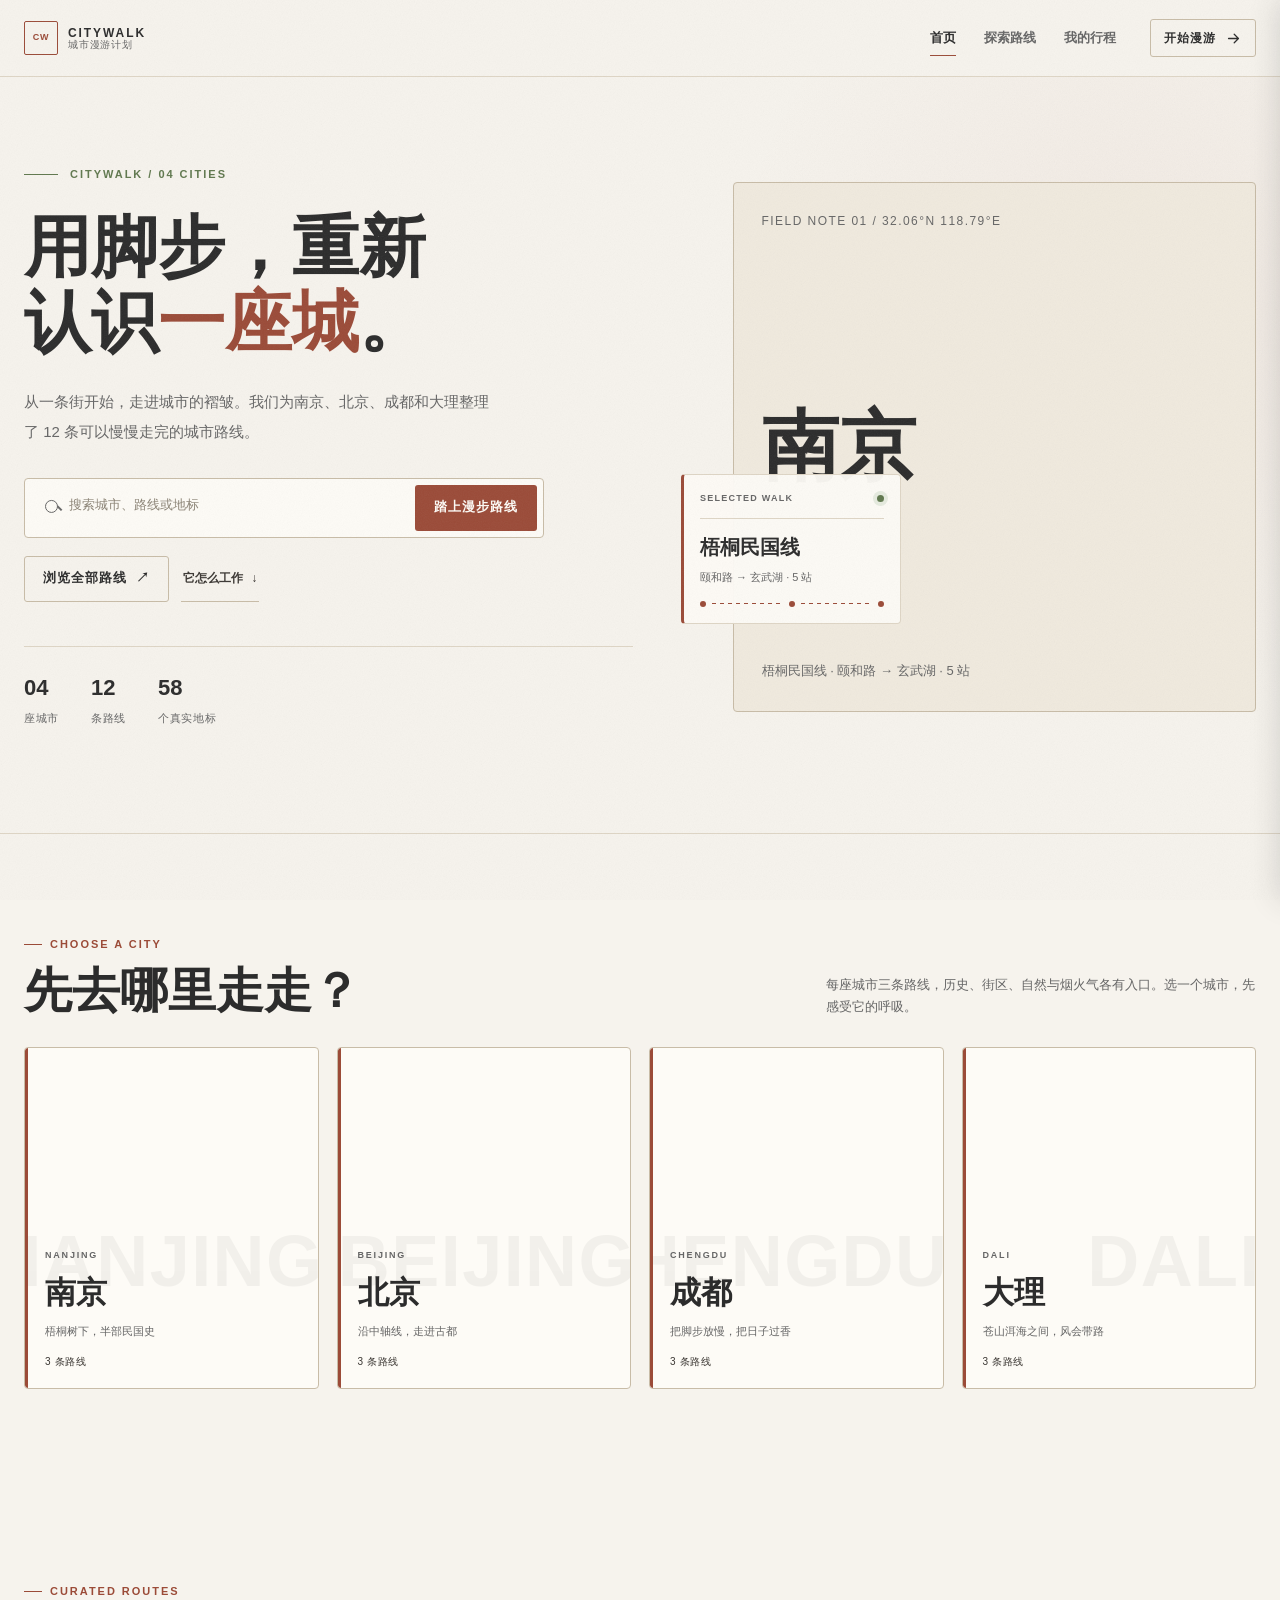
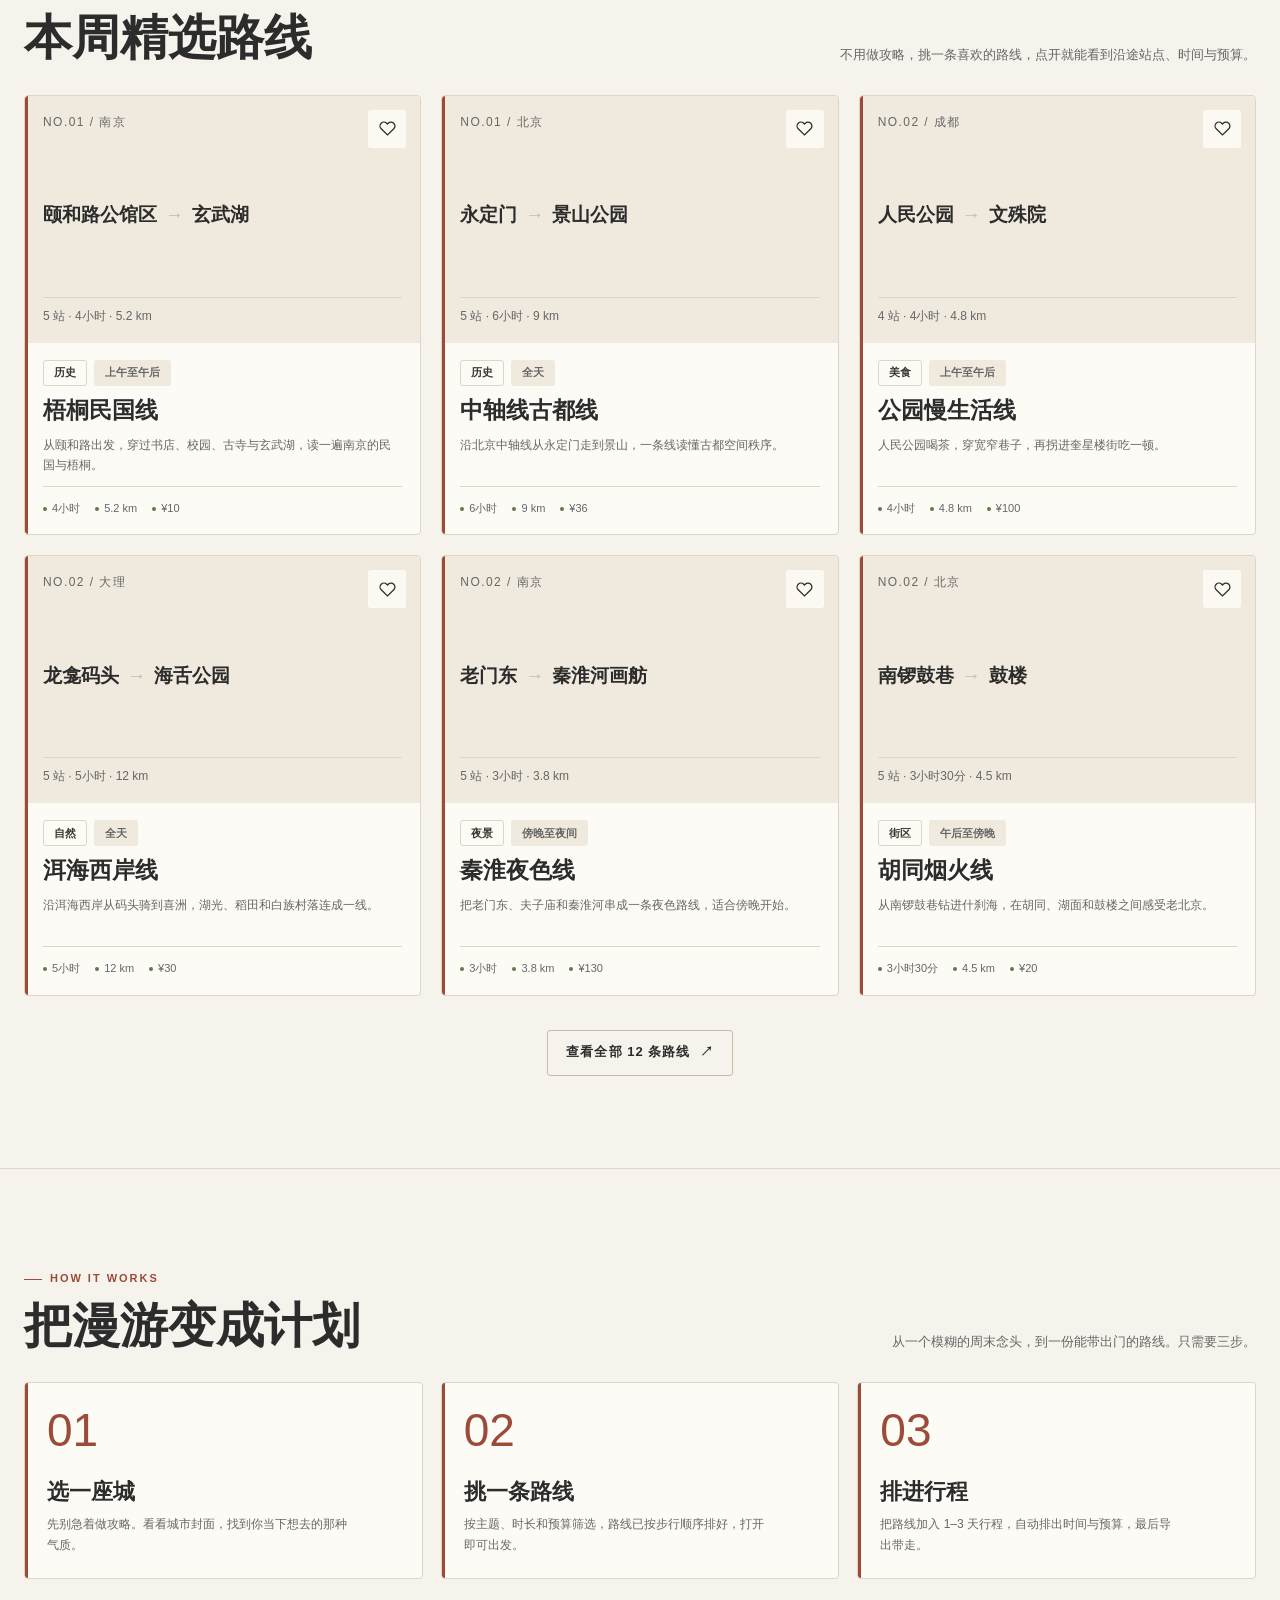
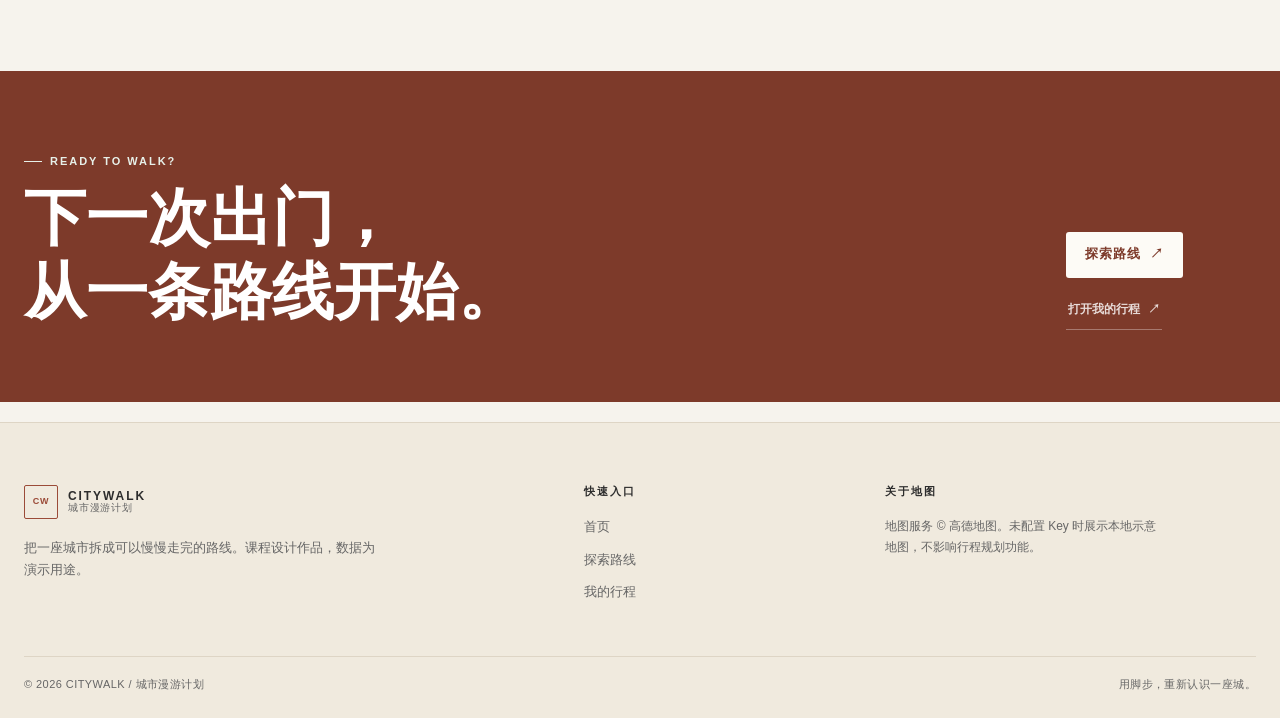
==== commit 4265e783: "P0 视觉修复：纯排版封面、中文标题排版与黑体落地 - 删除 16 张模板化 SVG 封面与生成脚本，封面改为站点序列排版 - 首页、路线卡、城市页与抽屉统一使用 .cover 排版封面 - 首屏标题" ====
--- a/index.html
+++ b/index.html
@@ -18,14 +18,14 @@
       <div class="container hero-grid">
         <div class="hero-copy">
           <div class="hero-kicker">CITYWALK / 04 CITIES</div>
-          <h1 class="hero-title">用脚步，<br>重新认识<em>一座城</em>。</h1>
+          <h1 class="hero-title">用脚步，重新认识<em>一座城</em>。</h1>
           <p class="hero-sub">从一条街开始，走进城市的褶皱。我们为南京、北京、成都和大理整理了 12 条可以慢慢走完的城市路线。</p>
           <form class="hero-search" id="home-search" role="search">
             <label>
               <span class="sr-only">搜索城市、路线或地标</span>
               <input id="home-search-input" name="q" type="search" autocomplete="off" placeholder="搜索城市、路线或地标">
             </label>
-            <button class="btn btn--primary" type="submit">开始探索</button>
+            <button class="btn btn--primary" type="submit">踏上漫步路线</button>
           </form>
           <div class="hero-actions">
             <a class="btn btn--outline" href="explore.html">浏览全部路线 <span aria-hidden="true">↗</span></a>
@@ -38,12 +38,10 @@
           </div>
         </div>
         <div class="hero-art">
-          <div class="hero-art__image">
-            <img id="hero-image" src="assets/images/cities/nanjing.svg" alt="南京城市漫游封面" fetchpriority="high">
-          </div>
-          <div class="hero-art__caption">
-            <span>FIELD NOTE 01 / JIANGSU</span>
-            <strong>梧桐树下，半部民国史</strong>
+          <div class="hero-art__image hero-art__image--type">
+            <span class="hero-no">FIELD NOTE 01 / 32.06°N 118.79°E</span>
+            <span class="hero-name" id="hero-name">南京</span>
+            <span class="hero-route">梧桐民国线 · 颐和路 → 玄武湖 · 5 站</span>
           </div>
           <div class="hero-map-card">
             <div class="hero-map-card__top"><span>SELECTED WALK</span><i></i></div>
--- a/css/base.css
+++ b/css/base.css
@@ -22,7 +22,6 @@
   --max: 1280px;
   --header-h: 76px;
   --font-sans: "Noto Sans SC", "Microsoft YaHei", "PingFang SC", Arial, sans-serif;
-  --font-serif: "Noto Serif SC", "Songti SC", "SimSun", Georgia, serif;
 }
 
 *,
@@ -41,8 +40,9 @@
   background: var(--bg);
   color: var(--ink);
   font-family: var(--font-sans);
-  font-size: 15px;
-  line-height: 1.65;
+  font-size: 16px;
+  line-height: 1.75;
+  font-variant-numeric: tabular-nums;
   -webkit-font-smoothing: antialiased;
   text-rendering: optimizeLegibility;
 }
@@ -99,13 +99,16 @@
 h3,
 h4 {
   line-height: 1.2;
-  font-weight: 650;
+  font-weight: 700;
+}
+
+h3 {
+  line-height: 1.35;
 }
 
 h1,
 h2 {
-  font-family: var(--font-serif);
-  letter-spacing: -0.04em;
+  letter-spacing: 0;
 }
 
 p {
--- a/css/layout.css
+++ b/css/layout.css
@@ -243,10 +243,12 @@
 }
 
 .hero-title {
-  max-width: 680px;
-  font-size: clamp(48px, 6vw, 88px);
-  line-height: 0.98;
-  letter-spacing: -0.065em;
+  max-width: 9em;
+  font-size: clamp(40px, 5.2vw, 72px);
+  line-height: 1.12;
+  letter-spacing: 0;
+  font-weight: 700;
+  text-wrap: balance;
 }
 
 .hero-title em {
@@ -337,10 +339,9 @@
 }
 
 .hero-stat strong {
-  font-family: var(--font-serif);
   font-size: 22px;
   font-weight: 650;
-  letter-spacing: -0.04em;
+  letter-spacing: 0;
 }
 
 .hero-stat span {
@@ -364,43 +365,30 @@
   box-shadow: var(--shadow);
 }
 
-.hero-art__image img {
-  width: 100%;
-  height: 100%;
-  object-fit: cover;
-}
-
-.hero-art__image::after {
-  position: absolute;
-  inset: 0;
-  background: linear-gradient(180deg, transparent 38%, rgba(15, 26, 23, 0.45));
-  content: "";
-}
-
-.hero-art__caption {
-  position: absolute;
-  right: 22px;
-  bottom: 22px;
-  left: 22px;
-  z-index: 1;
-  display: flex;
-  align-items: end;
+.hero-art__image--type {
+  display: flex;
+  flex-direction: column;
   justify-content: space-between;
-  gap: 16px;
-  color: #fff;
-}
-
-.hero-art__caption span {
-  font-size: 10px;
-  font-weight: 750;
-  letter-spacing: 0.16em;
-  opacity: 0.78;
-}
-
-.hero-art__caption strong {
-  font-family: var(--font-serif);
-  font-size: 24px;
-  font-weight: 500;
+  padding: 28px;
+}
+
+.hero-no {
+  color: var(--muted);
+  font-size: 12px;
+  letter-spacing: 0.12em;
+}
+
+.hero-name {
+  color: var(--ink);
+  font-size: clamp(56px, 6vw, 88px);
+  font-weight: 700;
+  line-height: 1;
+  letter-spacing: 0;
+}
+
+.hero-route {
+  color: var(--muted);
+  font-size: 13px;
 }
 
 .hero-map-card {
@@ -443,7 +431,6 @@
 .hero-map-card strong {
   display: block;
   margin-top: 11px;
-  font-family: var(--font-serif);
   font-size: 20px;
   font-weight: 600;
 }
@@ -499,7 +486,6 @@
 
 .section-heading--drawer h3 {
   margin-top: 4px;
-  font-family: var(--font-serif);
   font-size: 26px;
   font-weight: 600;
 }
@@ -561,7 +547,6 @@
   display: block;
   margin-bottom: 4px;
   color: var(--ink);
-  font-family: var(--font-serif);
   font-size: 28px;
   font-weight: 600;
 }
@@ -576,19 +561,7 @@
 .city-hero__bg {
   position: absolute;
   inset: 0;
-}
-
-.city-hero__bg img {
-  width: 100%;
-  height: 100%;
-  object-fit: cover;
-}
-
-.city-hero__bg::after {
-  position: absolute;
-  inset: 0;
-  background: linear-gradient(90deg, rgba(21, 25, 28, 0.78), rgba(21, 25, 28, 0.24) 58%, rgba(21, 25, 28, 0.06));
-  content: "";
+  background: #1b2226;
 }
 
 .city-hero__inner {
@@ -617,13 +590,12 @@
   margin-top: 8px;
   font-size: clamp(64px, 10vw, 124px);
   line-height: 0.9;
-  letter-spacing: -0.08em;
+  letter-spacing: 0;
 }
 
 .city-hero__tagline {
   margin-top: 16px;
   color: #fff;
-  font-family: var(--font-serif);
   font-size: 23px;
 }
 
@@ -648,7 +620,6 @@
 
 .city-hero__stats strong {
   color: #fff;
-  font-family: var(--font-serif);
   font-size: 22px;
   font-weight: 600;
 }
@@ -732,10 +703,9 @@
 }
 
 .city-route-card h3 {
-  font-family: var(--font-serif);
   font-size: 20px;
   font-weight: 600;
-  letter-spacing: -0.03em;
+  letter-spacing: 0;
 }
 
 .city-route-card p {
@@ -996,9 +966,6 @@
   .home-hero {
     padding: 38px 0 58px;
   }
-  .hero-title {
-    font-size: clamp(44px, 15vw, 64px);
-  }
   .hero-sub {
     font-size: 14px;
   }
--- a/css/components.css
+++ b/css/components.css
@@ -5,33 +5,21 @@
   min-height: 342px;
   border: 1px solid var(--line);
   border-radius: 16px;
-  background: var(--surface-alt);
+  background: var(--surface);
   isolation: isolate;
 }
 
-.city-card img {
+.city-card__watermark {
   position: absolute;
-  inset: 0;
-  width: 100%;
-  height: 100%;
-  object-fit: cover;
-  transition: transform 700ms cubic-bezier(0.2, 0.7, 0.2, 1);
-}
-
-.city-card__shade {
-  position: absolute;
-  inset: 0;
-  z-index: 1;
-  background: linear-gradient(180deg, rgba(14, 20, 18, 0.05) 22%, rgba(14, 20, 18, 0.76));
-  transition: opacity 240ms ease;
-}
-
-.city-card:hover img {
-  transform: scale(1.045);
-}
-
-.city-card:hover .city-card__shade {
-  opacity: 0.9;
+  right: -6px;
+  bottom: 64px;
+  color: var(--ink);
+  font-size: 72px;
+  font-weight: 700;
+  letter-spacing: 0.02em;
+  opacity: 0.05;
+  pointer-events: none;
+  white-space: nowrap;
 }
 
 .city-card__content {
@@ -42,31 +30,30 @@
   z-index: 2;
   display: grid;
   gap: 2px;
-  color: #fff;
+  color: var(--ink);
 }
 
 .city-card__latin {
-  color: rgba(255, 255, 255, 0.6);
+  color: var(--muted);
   font-size: 9px;
   font-weight: 750;
   letter-spacing: 0.2em;
 }
 
 .city-card__content strong {
-  font-family: var(--font-serif);
   font-size: 31px;
   font-weight: 600;
-  letter-spacing: -0.05em;
+  letter-spacing: 0;
 }
 
 .city-card__content > span:not(.city-card__latin) {
-  color: rgba(255, 255, 255, 0.75);
+  color: var(--muted);
   font-size: 11px;
 }
 
 .city-card__content em {
   margin-top: 9px;
-  color: rgba(255, 255, 255, 0.58);
+  color: var(--ink-soft);
   font-size: 10px;
   font-style: normal;
   letter-spacing: 0.06em;
@@ -81,9 +68,9 @@
   width: 32px;
   height: 32px;
   place-items: center;
-  border: 1px solid rgba(255, 255, 255, 0.4);
+  border: 1px solid var(--line-strong);
   border-radius: 50%;
-  color: #fff;
+  color: var(--ink);
   opacity: 0;
   transform: translateY(-3px);
   transition: opacity 200ms ease, transform 200ms ease;
@@ -160,10 +147,9 @@
 }
 
 .route-card h3 {
-  font-family: var(--font-serif);
   font-size: 23px;
   font-weight: 600;
-  letter-spacing: -0.045em;
+  letter-spacing: 0;
 }
 
 .route-card p {
@@ -226,15 +212,13 @@
 
 .how-card__num {
   color: var(--accent);
-  font-family: var(--font-serif);
   font-size: 46px;
   line-height: 1;
-  letter-spacing: -0.06em;
+  letter-spacing: 0;
 }
 
 .how-card h3 {
   margin-top: 22px;
-  font-family: var(--font-serif);
   font-size: 22px;
   font-weight: 600;
 }
@@ -345,7 +329,6 @@
 
 .results-bar strong {
   color: var(--ink);
-  font-family: var(--font-serif);
   font-size: 22px;
   font-weight: 600;
 }
@@ -471,18 +454,8 @@
   background: var(--surface-alt);
 }
 
-.drawer-panel__cover img {
-  position: absolute;
-  inset: 0;
-  width: 100%;
-  height: 100%;
-  object-fit: cover;
-}
-
-.drawer-panel__shade {
-  position: absolute;
-  inset: 0;
-  background: linear-gradient(180deg, rgba(15, 20, 18, 0.06), rgba(15, 20, 18, 0.74));
+.drawer-panel__cover .cover__foot {
+  visibility: hidden;
 }
 
 .drawer-panel__cover-copy {
@@ -490,19 +463,19 @@
   right: 24px;
   bottom: 22px;
   left: 24px;
-  color: #fff;
+  color: var(--ink);
 }
 
 .drawer-panel__cover-copy h2 {
   margin-top: 9px;
   font-size: 36px;
-  letter-spacing: -0.055em;
+  letter-spacing: 0;
 }
 
 .drawer-panel__cover-copy p {
   max-width: 390px;
   margin-top: 8px;
-  color: rgba(255, 255, 255, 0.74);
+  color: var(--muted);
   font-size: 12px;
 }
 
@@ -533,7 +506,6 @@
 }
 
 .drawer-stats strong {
-  font-family: var(--font-serif);
   font-size: 18px;
   font-weight: 600;
 }
@@ -594,7 +566,6 @@
 }
 
 .stop-row__head h4 {
-  font-family: var(--font-serif);
   font-size: 18px;
   font-weight: 600;
 }
@@ -762,7 +733,6 @@
 }
 
 .map-placeholder strong {
-  font-family: var(--font-serif);
   font-size: 20px;
   font-weight: 600;
 }
@@ -886,7 +856,7 @@
   cursor: grab;
   font-size: 18px;
   line-height: 1;
-  letter-spacing: -0.1em;
+  letter-spacing: 0;
 }
 
 .drag-handle:active {
@@ -914,7 +884,6 @@
 }
 
 .plan-item__head h3 {
-  font-family: var(--font-serif);
   font-size: 18px;
   font-weight: 600;
 }
@@ -1015,7 +984,6 @@
 }
 
 .summary-stat strong {
-  font-family: var(--font-serif);
   font-size: 20px;
   font-weight: 600;
 }
@@ -1061,7 +1029,6 @@
 }
 
 .donut__center strong {
-  font-family: var(--font-serif);
   font-size: 18px;
   font-weight: 600;
 }
@@ -1164,7 +1131,6 @@
 }
 
 .planner-map-card__head h3 {
-  font-family: var(--font-serif);
   font-size: 17px;
   font-weight: 600;
 }
@@ -1192,7 +1158,6 @@
 
 .schedule-empty h3 {
   margin-top: 10px;
-  font-family: var(--font-serif);
   font-size: 22px;
   font-weight: 600;
 }
@@ -1347,3 +1312,59 @@
     width: calc(100vw - 28px);
   }
 }
+
+/* ============================================================
+   P0 · 纯排版封面（替代原先脚本生成的模板化 SVG 封面）
+   ============================================================ */
+.cover {
+  display: flex;
+  flex-direction: column;
+  justify-content: space-between;
+  height: 100%;
+  padding: 16px 18px;
+  background: var(--surface-alt);
+}
+
+.cover__no {
+  color: var(--muted);
+  font-size: 12px;
+  letter-spacing: 0.12em;
+}
+
+.cover__seq {
+  display: flex;
+  flex-wrap: wrap;
+  align-items: baseline;
+  gap: 8px;
+  color: var(--ink);
+  font-size: 19px;
+  font-weight: 600;
+}
+
+.cover__seq i {
+  color: var(--line-strong);
+  font-style: normal;
+  font-weight: 400;
+}
+
+.cover__foot {
+  padding-top: 8px;
+  border-top: 1px solid var(--line);
+  color: var(--muted);
+  font-size: 12px;
+}
+
+/* 城市页左侧路线卡封面较窄，收紧一档，避免两站名换行后溢出 */
+.city-route-card__media .cover {
+  padding: 12px;
+}
+
+.city-route-card__media .cover__seq {
+  gap: 4px;
+  font-size: 15px;
+}
+
+.city-route-card__media .cover__foot {
+  padding-top: 6px;
+  font-size: 10px;
+}
--- a/css/pages.css
+++ b/css/pages.css
@@ -143,10 +143,6 @@
   margin-bottom: 22px;
 }
 
-.city-hero__bg img {
-  background: var(--surface-alt);
-}
-
 .city-map-panel {
   display: grid;
   gap: 12px;
@@ -167,10 +163,9 @@
 }
 
 .city-selected__copy h3 {
-  font-family: var(--font-serif);
   font-size: 26px;
   font-weight: 600;
-  letter-spacing: -0.04em;
+  letter-spacing: 0;
 }
 
 .city-selected__copy p {
@@ -199,7 +194,6 @@
 }
 
 .city-selected__meta strong {
-  font-family: var(--font-serif);
   font-size: 16px;
   font-weight: 600;
 }
@@ -323,3 +317,613 @@
     margin-top: 4px;
   }
 }
+
+/* ============================================================
+   第一阶段改版 · 老城人文速写皮肤
+   ------------------------------------------------------------
+   说明：
+   1. 只改样式，不新增 DOM，不触碰 js/ 下的任何业务逻辑；
+   2. pages.css 在所有页面最后加载，本段天然覆盖前三个样式表；
+   3. 配色：旧宣纸米 #f6f3ed / 赭石砖红 #9b4b38 /
+      正文 #2c2c2c / 次要 #666 / 点缀苔绿 #60784e；
+   4. 卡片：4px 以内小圆角、左侧 3px 赭石竖线、无放大动画。
+   ============================================================ */
+
+/* ---------- 01. 设计变量：把原来的绿灰配色换成纸墨配色 ---------- */
+:root {
+  --bg: #f6f3ed;              /* 旧宣纸米：页面底色 */
+  --surface: #fdfbf6;         /* 卡片纸白，比底色略亮一点 */
+  --surface-alt: #f0eade;     /* 次级纸面 */
+  --surface-deep: #e6ddcd;    /* 更深一层的旧纸 */
+
+  --ink: #2c2c2c;             /* 正文深墨 */
+  --ink-soft: #3b3733;
+  --muted: #666666;           /* 次要文字浅灰 */
+
+  --line: #ded5c5;            /* 纸张分隔线 */
+  --line-strong: #c8bca7;
+
+  --accent: #9b4b38;          /* 主色：赭石砖红 */
+  --accent-dark: #7d3a2a;     /* 主色按压/悬停 */
+  --accent-soft: #f2e4dc;     /* 主色淡染 */
+
+  --moss: #60784e;            /* 点缀：苔绿（只用于小面积） */
+  --moss-soft: #e6ebdf;
+
+  --warm: #9b4b38;            /* 原收藏/强调色并入赭石 */
+  --warm-soft: #f2e4dc;
+  --map-water: #e8e2d4;
+  --danger: #a44034;
+
+  /* 取消卡片的柔和模糊阴影；仅浮层保留一点很浅的投影 */
+  --shadow: 0 12px 28px rgba(44, 44, 44, 0.1);
+  --shadow-soft: none;
+
+  /* 全局圆角收缩到 4px 以内 */
+  --radius: 4px;
+  --radius-lg: 4px;
+}
+
+/* ---------- 02. 宣纸噪点：5%～7% 透明度覆盖全页 ---------- */
+body::before {
+  position: fixed;
+  inset: 0;
+  z-index: 9999;
+  background-image: url("data:image/svg+xml,%3Csvg xmlns='http://www.w3.org/2000/svg' width='160' height='160'%3E%3Cfilter id='paper'%3E%3CfeTurbulence type='fractalNoise' baseFrequency='0.85' numOctaves='4' stitchTiles='stitch'/%3E%3CfeColorMatrix type='saturate' values='0'/%3E%3C/filter%3E%3Crect width='160' height='160' filter='url(%23paper)'/%3E%3C/svg%3E");
+  background-size: 160px 160px;
+  content: "";
+  opacity: 0.06;              /* 宣纸颗粒：取 6%，不压文字 */
+  pointer-events: none;       /* 只是纹理层，不拦截任何点击/滚动 */
+}
+
+/* ---------- 03. 标题排版统一交给 base/layout 的 P0 规则 ---------- */
+
+/* ---------- 04. 顶栏与页脚：从玻璃感回到纸面感 ---------- */
+.site-header {
+  border-bottom: 1px solid var(--line);
+  background: rgba(246, 243, 237, 0.96);
+  backdrop-filter: none;
+}
+
+.brand__mark {
+  border-color: var(--accent);
+  border-radius: 2px;         /* 小方章，弱化圆标 */
+  color: var(--accent);
+}
+
+.menu-toggle {
+  border-radius: 3px;
+}
+
+.nav-count {
+  border-radius: 3px;
+  background: var(--moss-soft);
+  color: var(--moss);
+}
+
+.site-footer {
+  border-top: 1px solid var(--line);
+  background: var(--surface-alt);
+}
+
+/* ---------- 05. 首页标题区：左对齐、留白、书卷感 ---------- */
+.home-hero {
+  padding: 88px 0 104px;      /* 上下留白拉开，标题不再顶满 */
+}
+
+.home-hero::before {
+  /* 原绿色氛围光改成极淡的赭石暖光 */
+  background: radial-gradient(circle at 76% 30%, rgba(155, 75, 56, 0.06), transparent 62%);
+}
+
+.hero-grid {
+  grid-template-columns: minmax(0, 1.05fr) minmax(0, 0.95fr);
+  gap: 72px;
+}
+
+.hero-copy {
+  max-width: 680px;
+  text-align: left;           /* 标题明确左对齐 */
+}
+
+.hero-kicker {
+  margin-bottom: 26px;
+  color: var(--moss);
+}
+
+.hero-kicker::before {
+  background: var(--moss);
+}
+
+.hero-title {
+  text-align: left;
+}
+
+.hero-sub {
+  max-width: 470px;
+  margin-top: 28px;
+  line-height: 1.95;
+}
+
+.hero-search {
+  border-color: var(--line-strong);
+  border-radius: 4px;
+  background: var(--surface);
+  box-shadow: none;
+}
+
+.hero-search:focus-within {
+  border-color: var(--accent); /* 聚焦时才出现赭石细边 */
+}
+
+.hero-search input::placeholder {
+  color: #8b8375;
+}
+
+.hero-stats {
+  gap: 32px;
+  margin-top: 44px;
+  padding-top: 22px;
+}
+
+.hero-stat strong {
+  font-weight: 600;
+  letter-spacing: 0;
+}
+
+/* 右侧封面：小圆角、去大阴影 */
+.hero-art__image {
+  border: 1px solid var(--line-strong);
+  border-radius: 4px;
+  box-shadow: none;
+}
+
+/* 浮在封面上的路线小卡：也遵循“左侧赭石竖线”的规则 */
+.hero-map-card {
+  border-left: 3px solid var(--accent);
+  border-radius: 4px;
+  background: rgba(253, 251, 246, 0.96);
+  box-shadow: none;
+  backdrop-filter: none;
+}
+
+.hero-map-card__top i {
+  background: var(--moss);
+  box-shadow: 0 0 0 4px var(--moss-soft);
+}
+
+.hero-map-card__line i {
+  background: var(--accent);
+}
+
+.hero-map-card__line span {
+  background: repeating-linear-gradient(90deg, var(--accent) 0 4px, transparent 4px 8px);
+}
+
+/* ---------- 06. 按钮：绿按钮统一换成赭石主色 ---------- */
+.btn {
+  border-radius: 3px;
+  background: var(--accent);
+  color: #fdfbf6;
+  font-weight: 600;
+  letter-spacing: 0.08em;
+  transition: background-color 240ms ease, border-color 240ms ease, color 240ms ease;
+}
+
+.btn:hover {
+  background: var(--accent-dark);
+  transform: none;            /* 不再上浮，保持安静 */
+}
+
+.btn--primary {
+  background: var(--accent);
+  color: #fdfbf6;
+}
+
+.btn--primary:hover {
+  background: var(--accent-dark);
+}
+
+.btn--outline {
+  border-color: var(--line-strong);
+  background: transparent;
+  color: var(--ink);
+}
+
+.btn--outline:hover {
+  border-color: var(--accent);
+  background: var(--accent-soft);
+  color: var(--accent-dark);
+}
+
+.btn--ghost:hover {
+  background: var(--surface-alt);
+  color: var(--ink);
+}
+
+/* 深色 CTA 上的反白按钮，改成暖纸色 */
+.btn--light {
+  background: var(--surface);
+  color: var(--accent-dark);
+}
+
+.btn--light:hover {
+  background: #f3ecdf;
+  color: var(--accent-dark);
+}
+
+/* ---------- 07. 卡片统一规则 ---------- */
+/* 7.1 小圆角、取消阴影 */
+.city-card,
+.route-card,
+.city-route-card,
+.how-card,
+.plan-item,
+.summary-card,
+.filter-panel,
+.city-map-panel,
+.city-selected,
+.planner-map-card,
+.planner-tip {
+  position: relative;
+  border-radius: 4px;
+  box-shadow: none;
+}
+
+/* 7.2 左侧 3px 赭石竖线（用伪元素实现，hover 加粗时不影响布局） */
+.city-card::before,
+.route-card::before,
+.city-route-card::before,
+.how-card::before,
+.plan-item::before,
+.summary-card::before,
+.filter-panel::before,
+.city-map-panel::before,
+.city-selected::before,
+.planner-map-card::before,
+.planner-tip::before {
+  position: absolute;
+  top: 0;
+  bottom: 0;
+  left: 0;
+  z-index: 3;
+  width: 3px;
+  border-radius: 4px 0 0 4px;
+  background: var(--accent);
+  content: "";
+  pointer-events: none;
+  transition: width 260ms ease, background-color 260ms ease;
+}
+
+/* 7.3 hover：竖线 3px -> 5px，不加放大、不位移 */
+.city-card:hover::before,
+.route-card:hover::before,
+.city-route-card:hover::before,
+.city-route-card.is-active::before,
+.how-card:hover::before,
+.plan-item:hover::before,
+.summary-card:hover::before,
+.filter-panel:hover::before,
+.city-map-panel:hover::before,
+.city-selected:hover::before,
+.planner-map-card:hover::before,
+.planner-tip:hover::before {
+  width: 5px;
+  background: var(--accent-dark);
+}
+
+/* ---------- 08. 各类卡片细节 ---------- */
+/* 城市封面卡：纯排版卡，版面交由 components.css 的 .cover / watermark */
+.city-card {
+  border: 1px solid var(--line-strong);
+  background: var(--surface);
+}
+
+.city-card:hover .city-card__arrow {
+  transform: none;
+}
+
+.city-card__arrow {
+  border-radius: 3px;
+}
+
+/* 路线卡 */
+.route-card {
+  border: 1px solid var(--line);
+  background: var(--surface);
+  transition: border-color 240ms ease, background-color 240ms ease;
+}
+
+.route-card:hover {
+  border-color: var(--line-strong);
+  box-shadow: none;
+  transform: none;
+}
+
+.route-card__meta span::before {
+  background: var(--moss);    /* 小圆点用苔绿点缀 */
+}
+
+/* 步骤卡 */
+.how-card {
+  padding: 24px 22px 22px;
+  border: 1px solid var(--line);
+  background: var(--surface);
+}
+
+.how-card__num {
+  color: var(--accent);
+}
+
+/* 城市页路线卡 */
+.city-route-card {
+  border: 1px solid var(--line);
+  background: var(--surface);
+  transition: border-color 240ms ease, background-color 240ms ease;
+}
+
+.city-route-card:hover,
+.city-route-card.is-active {
+  border-color: var(--line-strong);
+  background: var(--surface);
+  box-shadow: none;
+  transform: none;
+}
+
+.city-route-card__media {
+  border-radius: 2px;
+}
+
+/* 收藏按钮：小方章，不再放大 */
+.favorite-button {
+  border-color: rgba(253, 251, 246, 0.6);
+  border-radius: 3px;
+  background: rgba(253, 251, 246, 0.88);
+  backdrop-filter: none;
+}
+
+.favorite-button:hover {
+  background: var(--surface);
+  transform: none;
+}
+
+.favorite-button.is-active {
+  background: var(--surface);
+  color: var(--accent);
+}
+
+/* ---------- 09. 筛选、表单、标签 ---------- */
+.tag,
+.chip {
+  border-radius: 3px;
+}
+
+.chip.is-active {
+  border-color: var(--accent);
+  background: var(--accent-soft);
+  color: var(--accent-dark);
+}
+
+.filter-search input,
+.sort-control select,
+.control input,
+.control select,
+.drawer-day select {
+  border-radius: 3px;
+}
+
+.filter-search input:focus,
+.sort-control select:focus,
+.control input:focus,
+.control select:focus {
+  border-color: var(--accent);
+  box-shadow: 0 0 0 2px var(--accent-soft);
+}
+
+.filter-panel {
+  border: 1px solid var(--line);
+  background: var(--surface);
+}
+
+.empty-state {
+  border-color: var(--line-strong);
+  border-radius: 4px;
+  background: rgba(253, 251, 246, 0.5);
+}
+
+.empty-state__icon {
+  color: var(--accent);
+}
+
+/* ---------- 10. 地图与轨迹 ---------- */
+.map-shell {
+  border-radius: 3px;
+  background: var(--surface-alt);
+}
+
+/* 去掉原来的绿色轨迹，跟随赭石主色（只作用于无 Key 的示意地图） */
+.map-fallback polyline {
+  stroke: var(--accent);
+}
+
+.fallback-marker__halo {
+  fill: rgba(155, 75, 56, 0.14);
+}
+
+.map-fallback__badge {
+  border-radius: 3px;
+  background: rgba(253, 251, 246, 0.92);
+  backdrop-filter: none;
+}
+
+.map-fallback__pulse {
+  background: var(--moss);
+  box-shadow: 0 0 0 4px var(--moss-soft);
+}
+
+.map-placeholder__cross {
+  color: var(--accent);
+}
+
+/* ---------- 11. 抽屉、弹窗、Toast ---------- */
+.route-drawer {
+  border-left: 3px solid var(--accent);
+  box-shadow: -12px 0 28px rgba(44, 44, 44, 0.16);
+}
+
+.drawer-close {
+  border-radius: 3px;
+  background: rgba(40, 33, 27, 0.36);
+  backdrop-filter: none;
+}
+
+.drawer-actions .btn--ghost.is-active {
+  border-color: var(--accent);
+  background: var(--accent-soft);
+  color: var(--accent-dark);
+}
+
+.drawer-warning {
+  color: var(--accent);
+}
+
+.modal-backdrop {
+  background: rgba(40, 33, 27, 0.46);
+}
+
+.confirm-modal {
+  border-left: 3px solid var(--accent);
+  border-radius: 4px;
+  box-shadow: var(--shadow);
+}
+
+.toast {
+  border-radius: 3px;
+  border-left-color: var(--accent);
+  box-shadow: var(--shadow);
+}
+
+.toast--error {
+  border-left-color: var(--danger);
+}
+
+/* ---------- 12. 行程规划页 ---------- */
+.plan-item {
+  border: 1px solid var(--line);
+  background: var(--surface);
+  transition: border-color 240ms ease, opacity 160ms ease;
+}
+
+.plan-item:hover {
+  border-color: var(--line-strong);
+  box-shadow: none;
+}
+
+.plan-item.is-drag-over {
+  border-color: var(--accent);
+}
+
+.plan-item__time {
+  color: var(--accent);
+}
+
+.plan-item__actions button,
+.plan-item__actions select {
+  border-radius: 3px;
+}
+
+.summary-card {
+  border: 1px solid var(--line);
+  background: var(--surface);
+}
+
+.day-tab {
+  border-radius: 3px;
+  background: var(--surface);
+}
+
+.day-tab.is-active {
+  border-color: var(--accent);
+  background: var(--accent-soft);
+  color: var(--accent-dark);
+}
+
+.city-map-panel,
+.city-selected {
+  border: 1px solid var(--line);
+  background: var(--surface);
+}
+
+.planner-map-card {
+  border: 1px solid var(--line);
+  background: var(--surface);
+}
+
+.planner-map-card .map-shell {
+  border-radius: 0;
+}
+
+.planner-tip {
+  border: 1px solid var(--line);
+  background: linear-gradient(150deg, rgba(230, 235, 223, 0.8), rgba(253, 251, 246, 0.96));
+}
+
+/* ---------- 13. 首页结尾 CTA 与探索页底纹 ---------- */
+.home-cta {
+  background: var(--accent-dark);
+}
+
+/* 去掉原版两个大圆圈装饰，保持克制 */
+.home-cta::before,
+.home-cta::after {
+  display: none;
+}
+
+.explore-section {
+  background-image: radial-gradient(rgba(96, 120, 78, 0.1) 0.6px, transparent 0.6px);
+  background-size: 20px 20px;
+}
+
+.explore-section::before {
+  background: linear-gradient(var(--bg), rgba(246, 243, 237, 0));
+}
+
+.skip-link {
+  border-radius: 3px;
+}
+
+/* ---------- 14. 小屏适配（抵消上面无条件的留白覆盖） ---------- */
+@media (max-width: 900px) {
+  .hero-grid {
+    grid-template-columns: 1fr;
+    gap: 42px;
+  }
+
+  .primary-nav {
+    border-radius: 4px;
+    background: var(--surface);
+  }
+}
+
+@media (max-width: 640px) {
+  .home-hero {
+    padding: 46px 0 64px;
+  }
+
+  .hero-grid {
+    gap: 44px;
+  }
+
+  /* 移动端路线小卡会压住排版封面，抬高封面并给底部留出位置 */
+  .hero-art {
+    min-height: 440px;
+  }
+
+  .hero-art__image--type {
+    padding-bottom: 168px;
+  }
+
+  .hero-copy {
+    max-width: none;
+  }
+}
